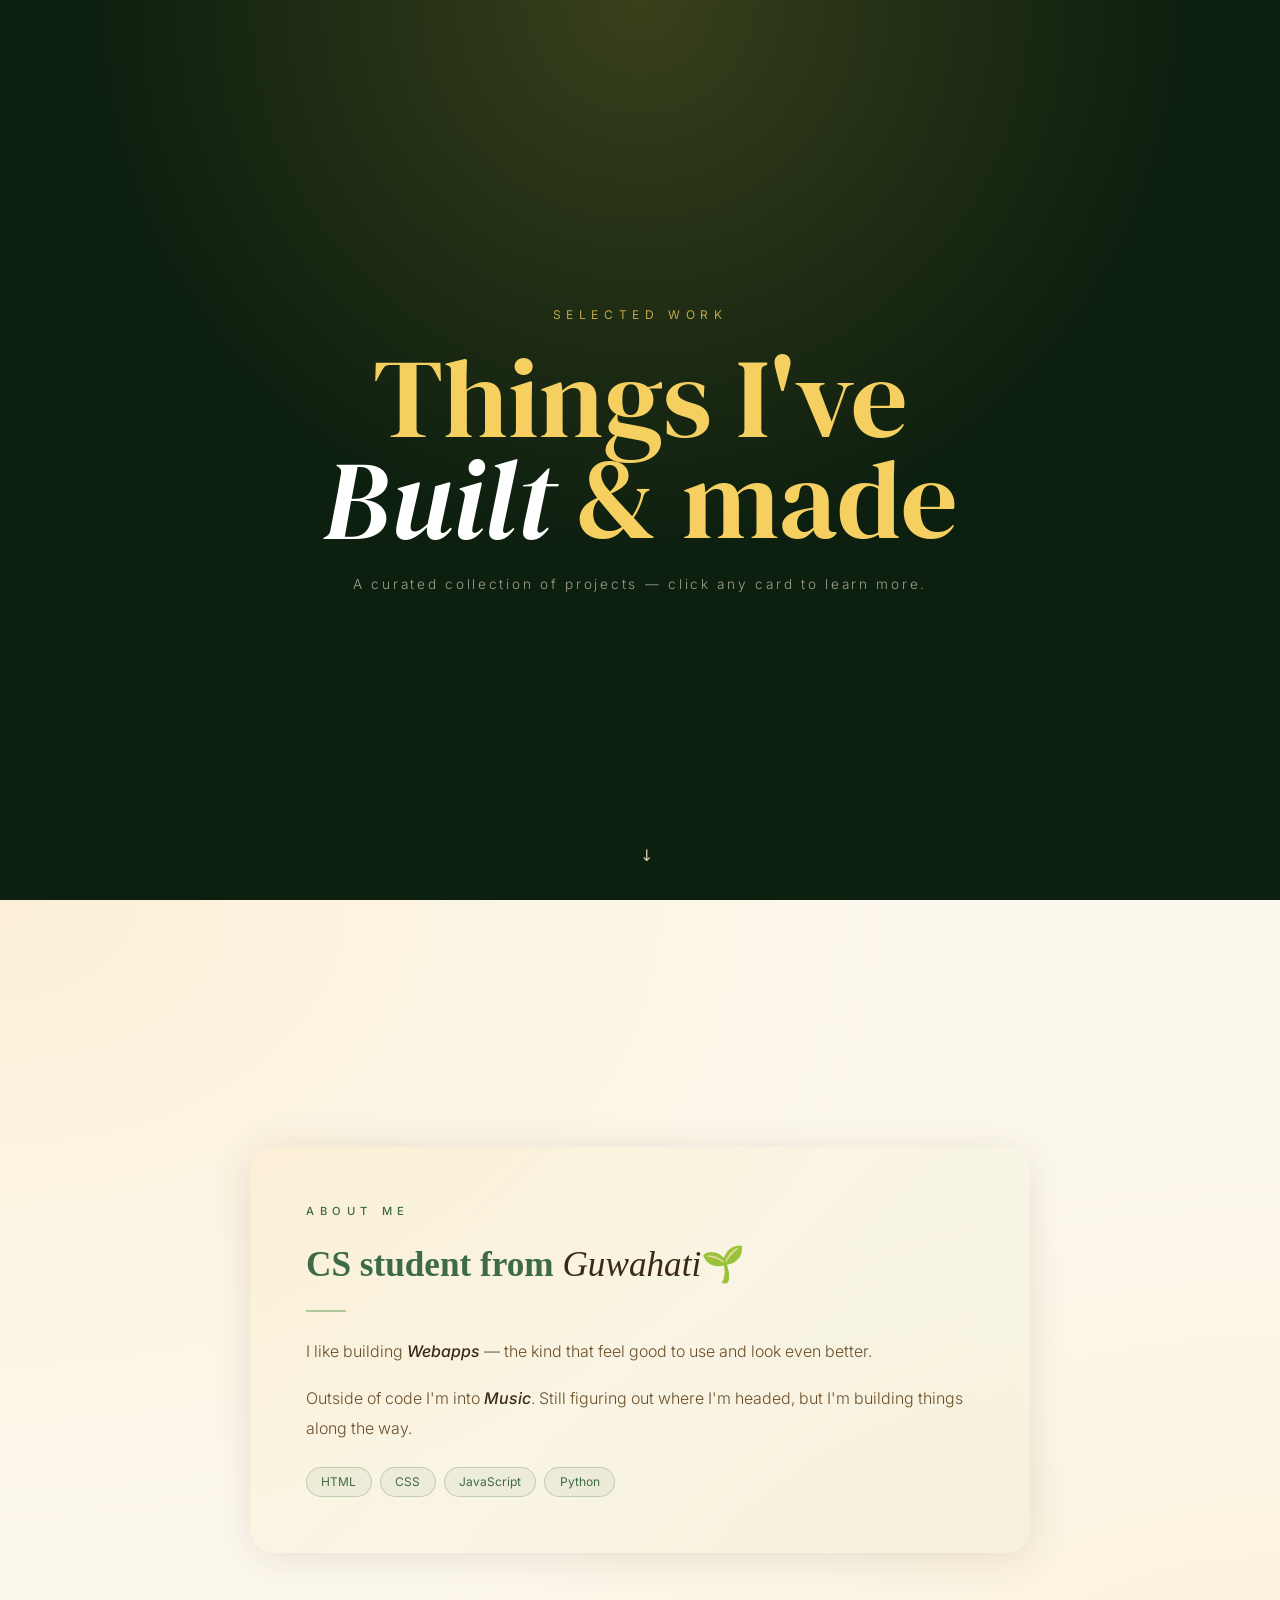
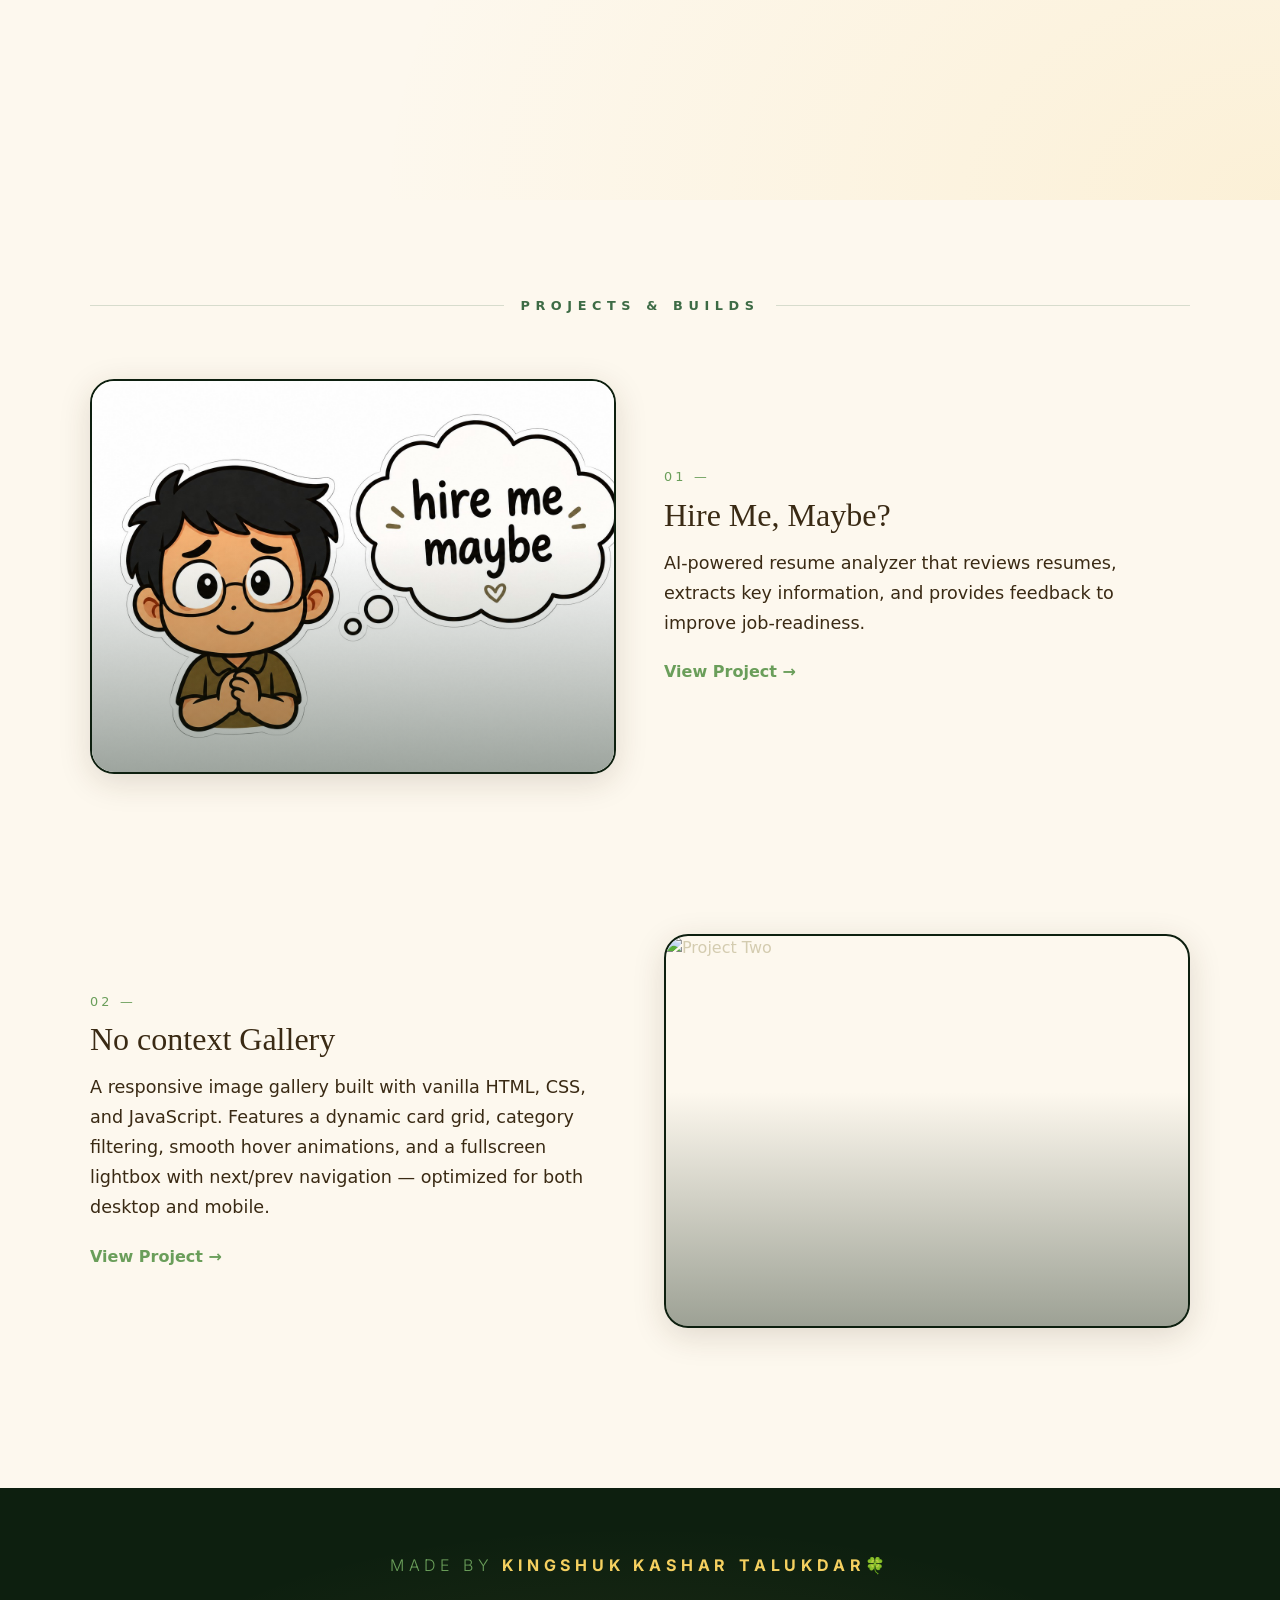
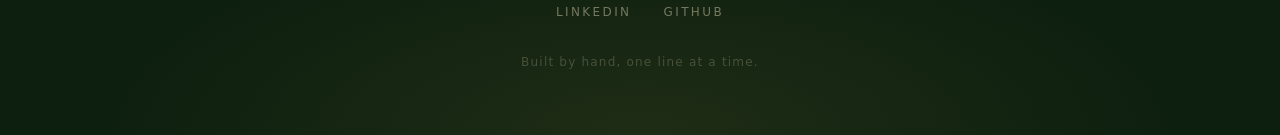
==== index.html @ da1e1bc8 "Update index.html" ====
<!DOCTYPE html>
<html>
    <head>
        <link href="https://fonts.googleapis.com/css2?family=DM+Serif+Display:ital@0;1&family=Inter:wght@300;400;500&display=swap" rel="stylesheet">
        <link rel="icon" type="image/png" href="logo.png">
        <meta charset="UTF-8">
        <title>Portfolio Dump</title>
        <link rel="stylesheet" href="style.css">
        <meta name="viewport" content="width=device-width, initial-scale=1.0">
    </head>

    <!--Introduction to the page-->
    <body>
        <section class="intro-section">
            <div class="intro-content">
                <p class="intro-fun">SELECTED WORK</p>
                <h1 class="intro-heading">Things I've <br><span class="accent">Built</span> & made</h1>
                <p class="intro-description">A curated collection of projects — click any card to learn more.</p>
            </div>
            <div class="scroll-hint">↓</div>
            <audio id="bg-music" loop>
                <source src="poorartistt-sad-slow-orchestral-music-no-copyright-453246.mp3">
            </audio>
        </section>

    <!-- Main section-->
    <div class="main-section">
        <section class="hero">
            <div class="about">
                <p class="about-tag">About Me</p>
                <h2 class="about-heading">CS student from <strong>Guwahati</strong>🌱</h2>
                <div class="about-divider"></div>
                <div class="about-body">
                    <p>I like building <strong>Webapps</strong> — the kind that feel good to use and look even better.</p>
                    <p>Outside of code I'm into <strong>Music</strong>. Still figuring out where I'm headed, but I'm building things along the way.</p>
                </div>
                <div class="skills-row">
                    <span class="skill-tag">HTML</span>
                    <span class="skill-tag">CSS</span>
                    <span class="skill-tag">JavaScript</span>
                    <span class="skill-tag">Python</span>
                </div>
            </div>
        </section>

        
        <section class="projects-section">
            <div class="projects-inner">
                <div class="section-label">
                    <span>projects &amp; Builds</span>
                </div>
                <div class="projects-container">

                    <div class="project-card">
                        <div class="project-img">
                            <img src="project1.jpg.jpg" alt="Project One">
                            <div class="project-img-overlay"></div>
                        </div>

                        <div class="project-info">
                            <p class="project-num">01 —</p>
                            <h3 class="project-title">Hire Me, Maybe?</h3>
                            <p class="project-description">AI-powered resume analyzer that reviews resumes, extracts key information, and provides feedback to improve job-readiness.</p>
                            <a class="project-link" href="https://onion6368-beep.github.io/resume-screener/" target="_blank">View Project →</a>
                        </div>

                    </div>

                    <div class="project-card even">
                        <div class="project-img">
                            <img src="project2.jpg.jpg" alt="Project Two">
                            <div class="project-img-overlay"></div>
                        </div>

                        <div class="project-info">
                            <p class="project-num">02 —</p>
                            <h3 class="project-title">No context Gallery</h3>
                            <p class="project-description">A responsive image gallery built with vanilla HTML, CSS, and JavaScript. Features a dynamic card grid, category filtering, smooth hover animations, and a fullscreen lightbox with next/prev navigation — optimized for both desktop and mobile.</p>
                            <a class="project-link" href="https://onion6368-beep.github.io/Image-gallery/" target="_blank">View Project →</a>
                        </div>

                    </div>
                </div>
            </div>
        </section>

        <section class="Personal-info">
            <div class="Info">
                <h1 class="Name">Made by <strong>Kingshuk kashar talukdar🍀</strong></h1>
                <div class="links">
                    <a class="linkedin" href="https://www.linkedin.com/in/kingshuk-kashar-talukdar-7a3400292" target="_blank">LinkedIn</a>
                    <a class="github" href="https://github.com/onion6368-beep" target="_blank">GitHub</a>
                </div>
                <p class="footer-copy">Built by hand, one line at a time.</p>
            </div>
        </section>
    </div>
    <script src="script.js"></script>
    </body>
</html>
---- style.css ----
*,
*::before,
*::after{
    box-sizing:border-box;
}
*{
    padding:0;
    margin:0;
}
:root{
    --bg-main:#0d1f0f;
    --text-main: #d4ccb0;
    --accent-soft:#f5d060;
    --moss: #3d6b45;
    --sun:#e8920a;
    --creme:#fdf8ee;
    --bark:#3a2a14;
    --shadow: rgba(58,42,20,0.12);
    --parchment: #f5edda;
    --bark-light: #6b4f2a;
    --leaf: #6a9e5a;
    --amber: #f0b830;
    --border: rgba(61,107,69,0.20);
}
body{
    line-height:1.5;
    background-color:var(--creme);
    background-image: linear-gradient(175deg, #f9f2dc 0%, #fdf8ee 40%, #edf5e5 100%);
    background-attachment: fixed;   
    color:var(--text-main);
    font-size:16px;
    margin:0;
    position: relative;
    font-family:system-ui, -apple-system, BlinkMacSystemFont,'Segoe UI', Roboto, Oxygen, Ubuntu, Cantarell,'Open Sans', 'Helvetica Neue', sans-serif;
}
img{
    display:block;
    max-width:100%;
}
section{
    /* border:2px solid red; */
    padding-top:1rem;
    padding-bottom:1rem;
}
.intro-section{
    position:relative;
    overflow:hidden;
    display:flex;
    align-items:center;
    justify-content:center;
    min-height:100vh;
    flex-direction:column;
    position:relative;
    background-color: var(--bg-main);

}
.intro-section::before{
    content:"";
    position:absolute;
    inset:0;
    background:radial-gradient(
        circle at 50% 0%,
        rgba(255,210,80,0.18) 0%,
        rgba(13,31,15,0.85) 50%,
        #0d1f0f 75%
    );
    z-index:0; 
    
}
.intro-content{
    max-width:640px;
    text-align:center;
    display:flex;
    flex-direction:column;
    gap:1.5rem;
    position:relative;
    z-index:1;

}
h1,h2,h3{
    font-weight:500;
    line-height:0.9;
}
.intro-content h1{
    font-style:initial;
    font-size: clamp(4rem, 10vw, 7rem);
    color:var(--accent-soft);
}

.intro-fun{
    color:var(--accent-soft);
    letter-spacing:0.35rem;
    font-weight: 400;
    text-transform: uppercase;
    font-family: 'Inter', sans-serif;
    font-size: 0.75rem;
    opacity:0;
    animation: fadeUpDim 0.8s ease 0s forwards;
}
.intro-heading{
    font-family: 'DM Serif Display', serif;
    animation:fadeUp 0.8s ease 0.3s forwards;
    opacity: 0;
}
.intro-description{
    font-family: 'Inter', sans-serif;
    font-weight: 300;
    letter-spacing: 0.2em;
    font-size: 0.85rem;
    animation:fadeUpDim 0.8s ease 0.6s forwards;
    opacity: 0;
}
.accent{
    font-style: italic;
    color:white;
}
@keyframes fadeUp {
    from{
        opacity:0;
        transform:translateY(20px);
    }
    to{
        opacity:1;
        transform:translateY(0);
    }
}
@keyframes fadeUpDim {
    from{
        opacity:0;
        transform:translateY(20px);
    }
    to{
        opacity:0.75;
        transform:translateY(0);
    }
    
}
.scroll-hint{
    position:absolute;
    bottom:2rem;
    left:50%;
    transform:translateX(-50%);
    opacity:0;
    animation:fadeUp 0.8s ease 0.9s forwards;
}
/* **************************************************************************************************************************** */
/* THIS LINE IS FOR THE INTRO SECTION ENDING,.........I MADE THIS NOT AI */


.hero {
    font-family: 'Inter', sans-serif;
    display:flex;
    align-items:center;
    justify-content: center;
    background-color: var(--creme);
    padding:6rem 2rem;
    height: 100vh;
    background: 
    radial-gradient(ellipse at top left, rgba(240,184,48,0.12), transparent 50%),
    radial-gradient(ellipse at bottom right, rgba(240,184,48,0.12), transparent 50%);;
}
.hero .about {
    max-width: 780px;
    width: 100%;
    background: linear-gradient(135deg, rgba(240,184,48,0.07) 0%, rgba(184,217,160,0.10) 100%);
    border-radius: 1.5rem;
    padding: 3.5rem;
    box-shadow: 0 4px 40px var(--shadow);
    opacity: 0;
    transform: translateX(-30px);
    transition: opacity 0.8s ease, transform 0.8s ease;
}

.hero .about.visible {
    opacity: 1;
    transform: translateX(0);
}
.about-tag {
    font-size: 0.7rem;
    letter-spacing: 0.35rem;
    text-transform: uppercase;
    color: var(--moss);
    margin-bottom: 1.5rem;
    font-weight: 500;
}
.about-heading {
    font-family: 'Cormorant Garamond', serif;
    font-size: 2.2rem;
    font-weight: 600;
    color: var(--moss);
    line-height: 1.2;
    margin-bottom: 1.5rem;
}
.about-divider {
    width: 40px;
    height: 2px;
    background: var(--leaf);
    margin: 1.5rem 0;
    opacity: 0.5;
}
.about-body {
    color: var(--bark-light);
    line-height: 1.9;
    font-size: 1rem;
    font-weight: 300;
}
.about-body p + p { margin-top: 1rem; }
.about-body strong,.about-heading strong {
    color: var(--bark);
    font-weight: 500;
    font-style: italic;
}
.skills-row {
    display: flex;
    flex-wrap: wrap;
    gap: 0.5rem;
    margin-top: 1.5rem;
}
.skill-tag {
    font-size: 0.75rem;
    padding: 0.3rem 0.9rem;
    border-radius: 2rem;
    border: 1px solid rgba(61,107,69,0.25);
    color: var(--moss);
    background: rgba(61,107,69,0.06);
}
/* ********************************************************************************************************************************************* */
/* I AM ADDING THIS LINE TO INDICATE THE END OF THE HERO SECTION......ALSO MY GOD I HATE THE NEXT PART */
.projects-container {
    display: flex;
    flex-direction: column;
    gap: 6rem;
}
.projects-section {
    padding: 6rem 2rem;
}

.projects-inner {
    max-width: 1100px;
    margin: 0 auto;
}
.project-card {
    display: grid;
    grid-template-columns: 1fr 1fr;
    gap: 3rem;
    align-items: center;
    margin-bottom: 4rem;
    opacity: 0;
    transition: opacity 0.7s ease, transform 0.7s ease;
    transform: translateY(40px);
}
.project-card.visible:hover {
    transform: translateY(-10px);
}
.section-label {
    display: flex;
    align-items: center;
    gap: 1rem;
    margin-bottom: 4rem;
}
.section-label span {
    font-size: 0.8rem;
    letter-spacing: 0.35rem;
    text-transform: uppercase;
    color: var(--moss);
    font-weight: 700;
    white-space: nowrap;
}
 
.section-label::before,
.section-label::after {
    content: '';
    height: 1px;
    background: rgba(61,107,69,0.2);
    flex: 1;
}
.project-card.even .project-img { order: 2; }
.project-card.even .project-info { order: 1; }

.project-card.visible {
    opacity: 1;
    transform: translateY(0);
}
.project-img {
    position: relative;
    border-radius: 1.5rem;
    overflow: hidden;
    aspect-ratio: 4/3;
    box-shadow: 0 8px 32px rgba(58,42,20,0.15);
    border:2px solid var(--bg-main);
}

.project-img img {
    width: 100%;
    height: 100%;
    object-fit: cover;
    display: block;
    transition: transform 0.5s ease;
}
.project-img-overlay{
    position:absolute;
    inset:0;
    background: linear-gradient(to top, rgba(13,31,15,0.4), transparent 60%)
}
.project-num{
    color:var(--leaf);
    font-size:0.8rem;
    margin-bottom:0.7rem;
    letter-spacing:0.2rem;
}
.project-title{
    color:var(--bark);
    font-size:2rem;
    margin-bottom:1rem;
    font-weight: 300;
    font-family: 'Cormorant Garamond', serif;
    line-height: 1.1;
}
.project-description{
    font-weight:400;
    color:var(--bark);
    line-height:1.7;
    font-size:1.1rem;
    margin-bottom:1.25rem;
}
.project-link{
    color:var(--leaf);
    line-height: 1.7;
    font-size: 1rem;
    font-weight: 600;
    margin-bottom: 1.5rem;
    text-decoration: none
}

/* ********************************************************************************************************************************************* */
/* THIS MARKS THE END OF THE PROJECTS SECTION. */
.Personal-info{
    background: var(--bg-main);
    padding: 4rem 2rem;
    text-align: center;
    position: relative;
    overflow: hidden;
}
.Personal-info::before {
    content: '';
    position: absolute;
    inset: 0;
    background: radial-gradient(ellipse at 50% 100%, rgba(245,208,96,0.08) 0%, transparent 60%);
    pointer-events: none;
}
.Name {
    font-family: 'Inter', sans-serif;
    font-size: 1rem;
    font-weight: 300;
    letter-spacing: 0.3em;
    text-transform: uppercase;
    color: var(--leaf);
    margin-bottom: 1.5rem;
    position: relative;
}

.Name strong {
    color: var(--accent-soft);
    font-weight: 700;
    line-height: 1.7;
}
.links {
    display: flex;
    justify-content: center;
    gap: 2rem;
    margin-bottom: 2rem;
}
 
.links a {
    font-size: 0.75rem;
    letter-spacing: 0.2em;
    text-transform: uppercase;
    color: rgba(212,204,176,0.5);
    text-decoration: none;
    transition: color 0.2s ease;
}
 
.links a:hover {
    color: var(--gold);
}
.footer-copy {
    font-size: 0.75rem;
    color: rgba(212,204,176,0.25);
    letter-spacing: 0.1em;
}
@media (max-width: 768px) {

    body {
        padding: 0;
    }

    .projects-inner {
        max-width: 100%;
        margin: 0;
    }

    .hero {
        padding: 3rem 1rem;
        height: auto;
    }

    .hero .about {
        max-width: 100%;
        padding: 2rem 1.5rem;
        border-radius: 1rem;
    }

    .projects-section {
        padding: 3rem 1rem;
    }

    .project-card {
        grid-template-columns: 1fr;
        gap: 1.5rem;
        margin-bottom: 2rem;
    }

    .project-title {
        font-size: 1.6rem;
    }

    .intro-content h1 {
        font-size: clamp(2.5rem, 8vw, 4rem);
    }
}
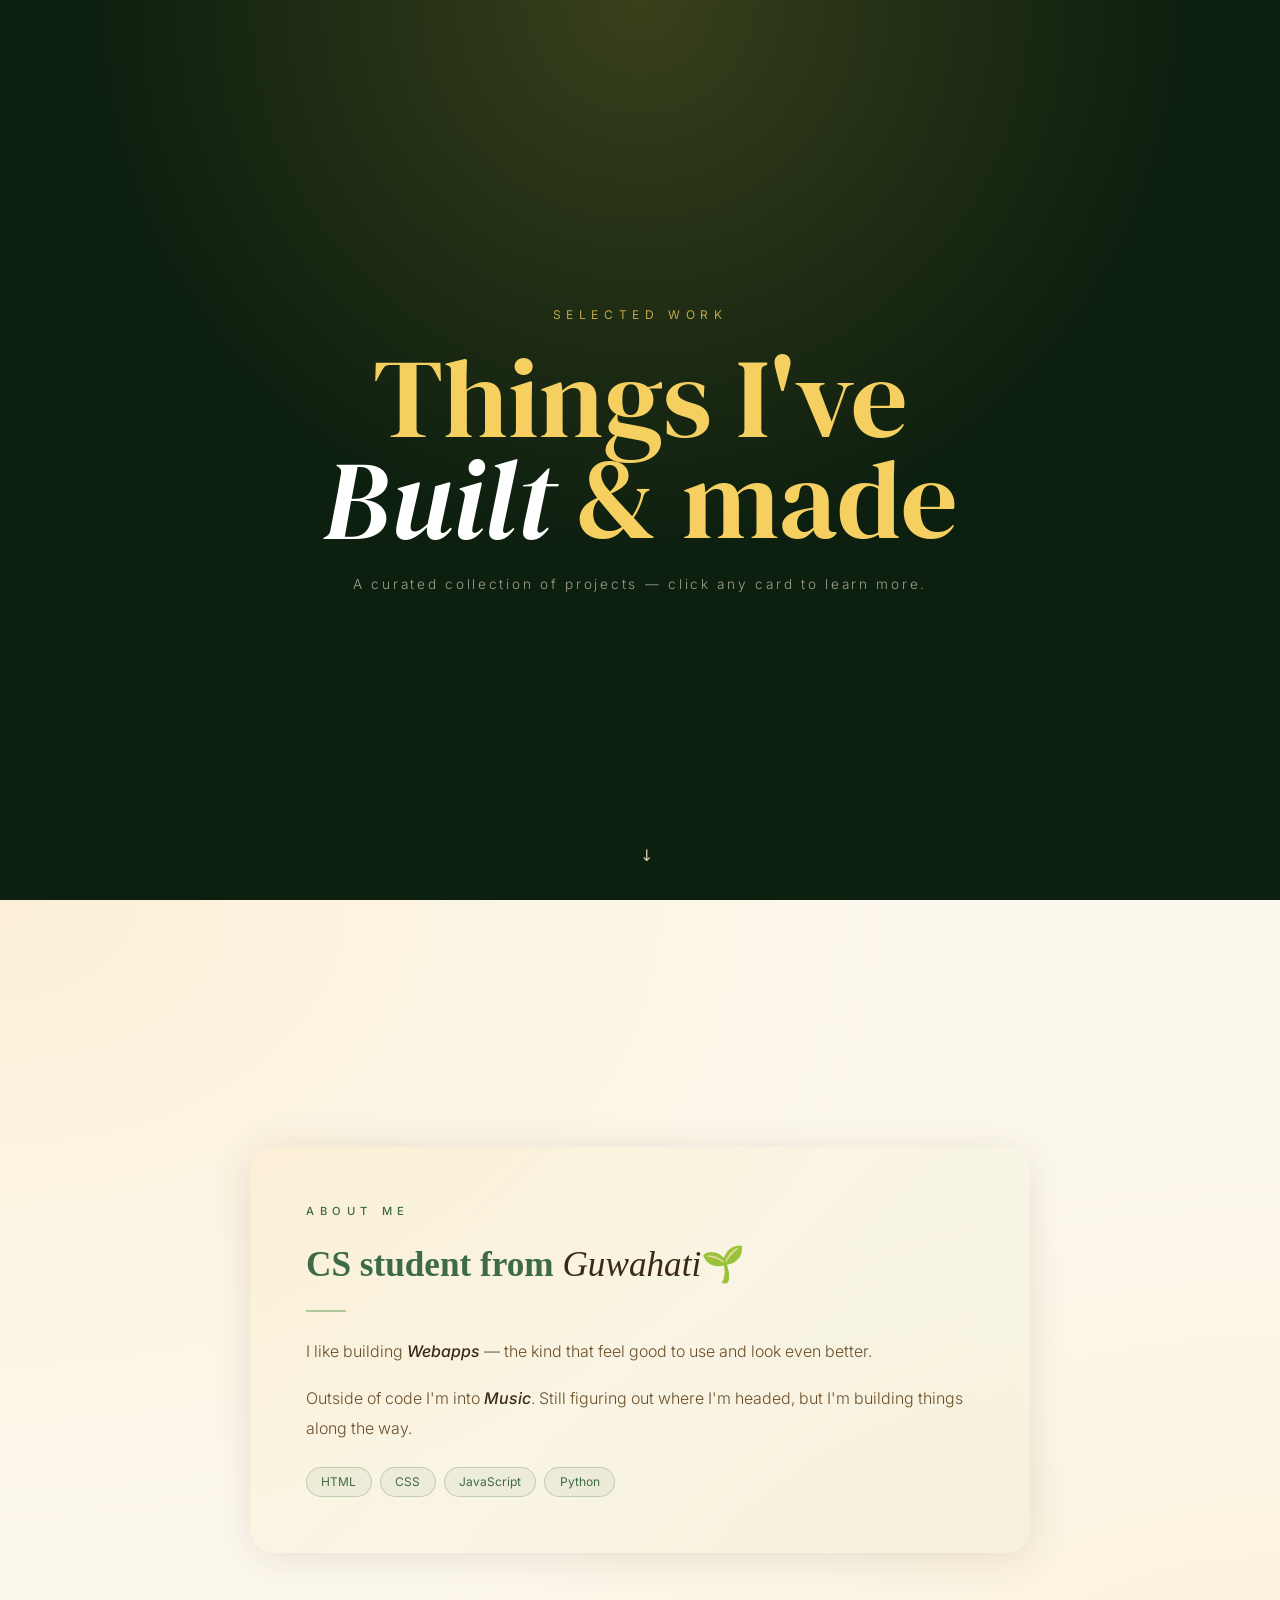
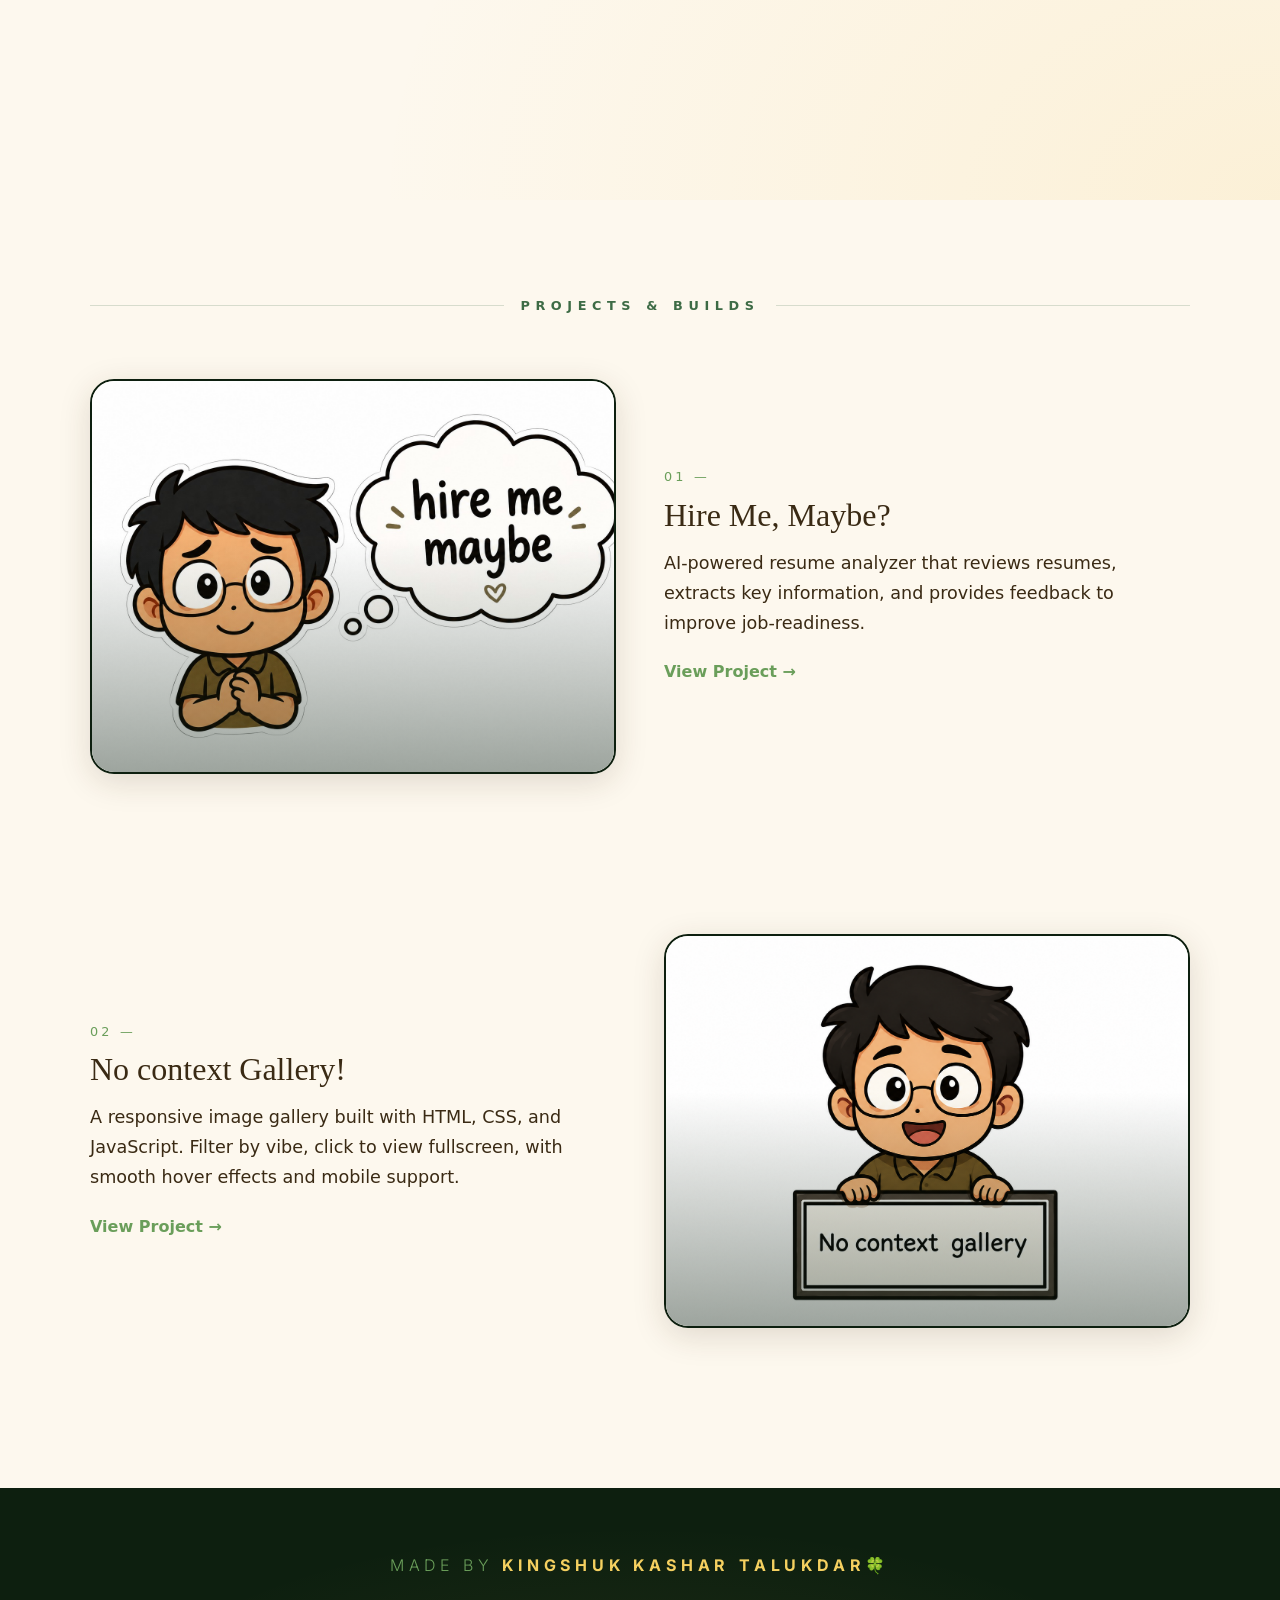
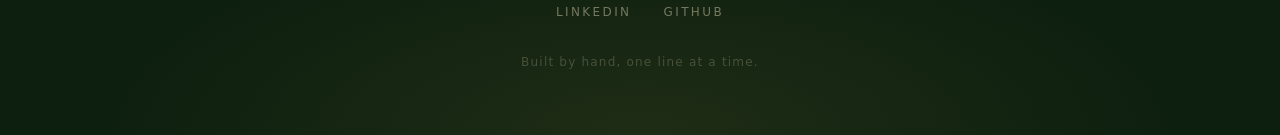
==== commit 0450ca01: "Update index.html" ====
--- a/index.html
+++ b/index.html
@@ -74,8 +74,8 @@
 
                         <div class="project-info">
                             <p class="project-num">02 —</p>
-                            <h3 class="project-title">No context Gallery</h3>
-                            <p class="project-description">A responsive image gallery built with vanilla HTML, CSS, and JavaScript. Features a dynamic card grid, category filtering, smooth hover animations, and a fullscreen lightbox with next/prev navigation — optimized for both desktop and mobile.</p>
+                            <h3 class="project-title">No context Gallery!</h3>
+                            <p class="project-description">A responsive image gallery built with HTML, CSS, and JavaScript. Filter by vibe, click to view fullscreen, with smooth hover effects and mobile support.</p>
                             <a class="project-link" href="https://onion6368-beep.github.io/Image-gallery/" target="_blank">View Project →</a>
                         </div>
 
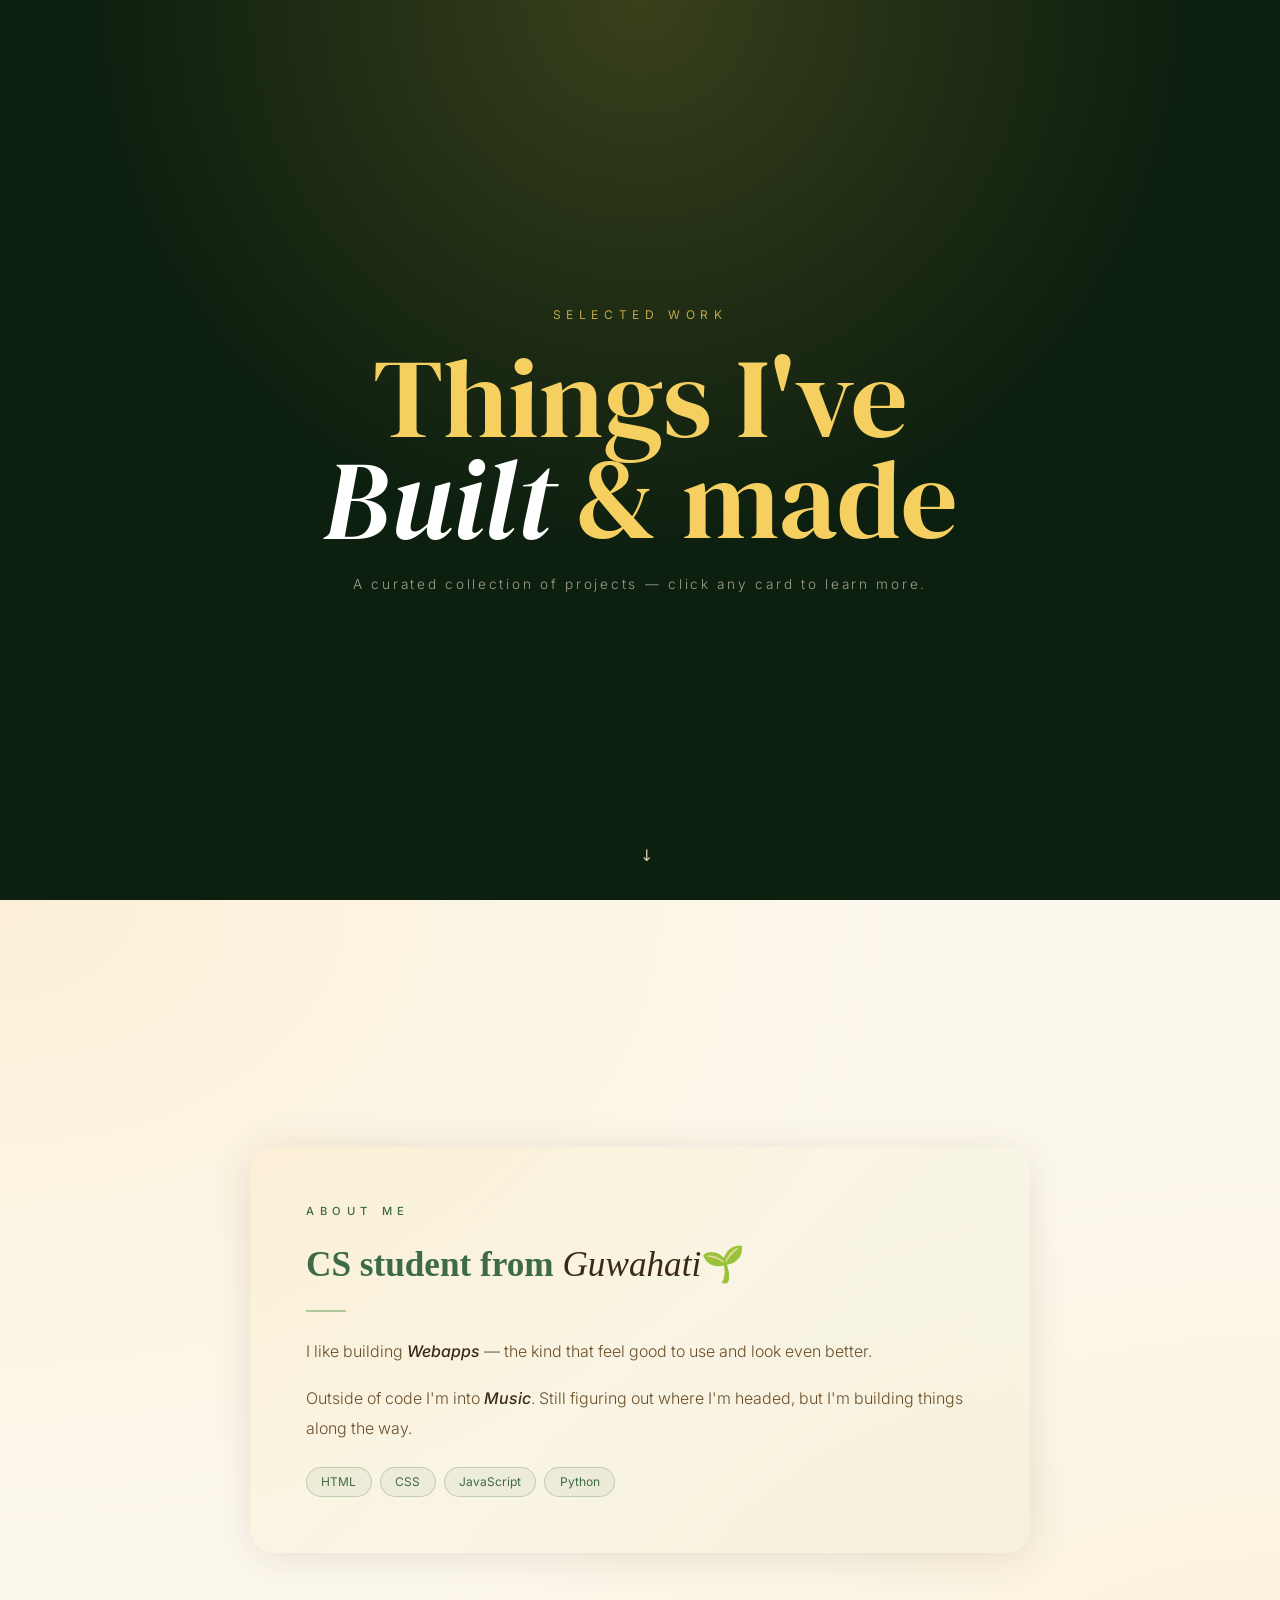
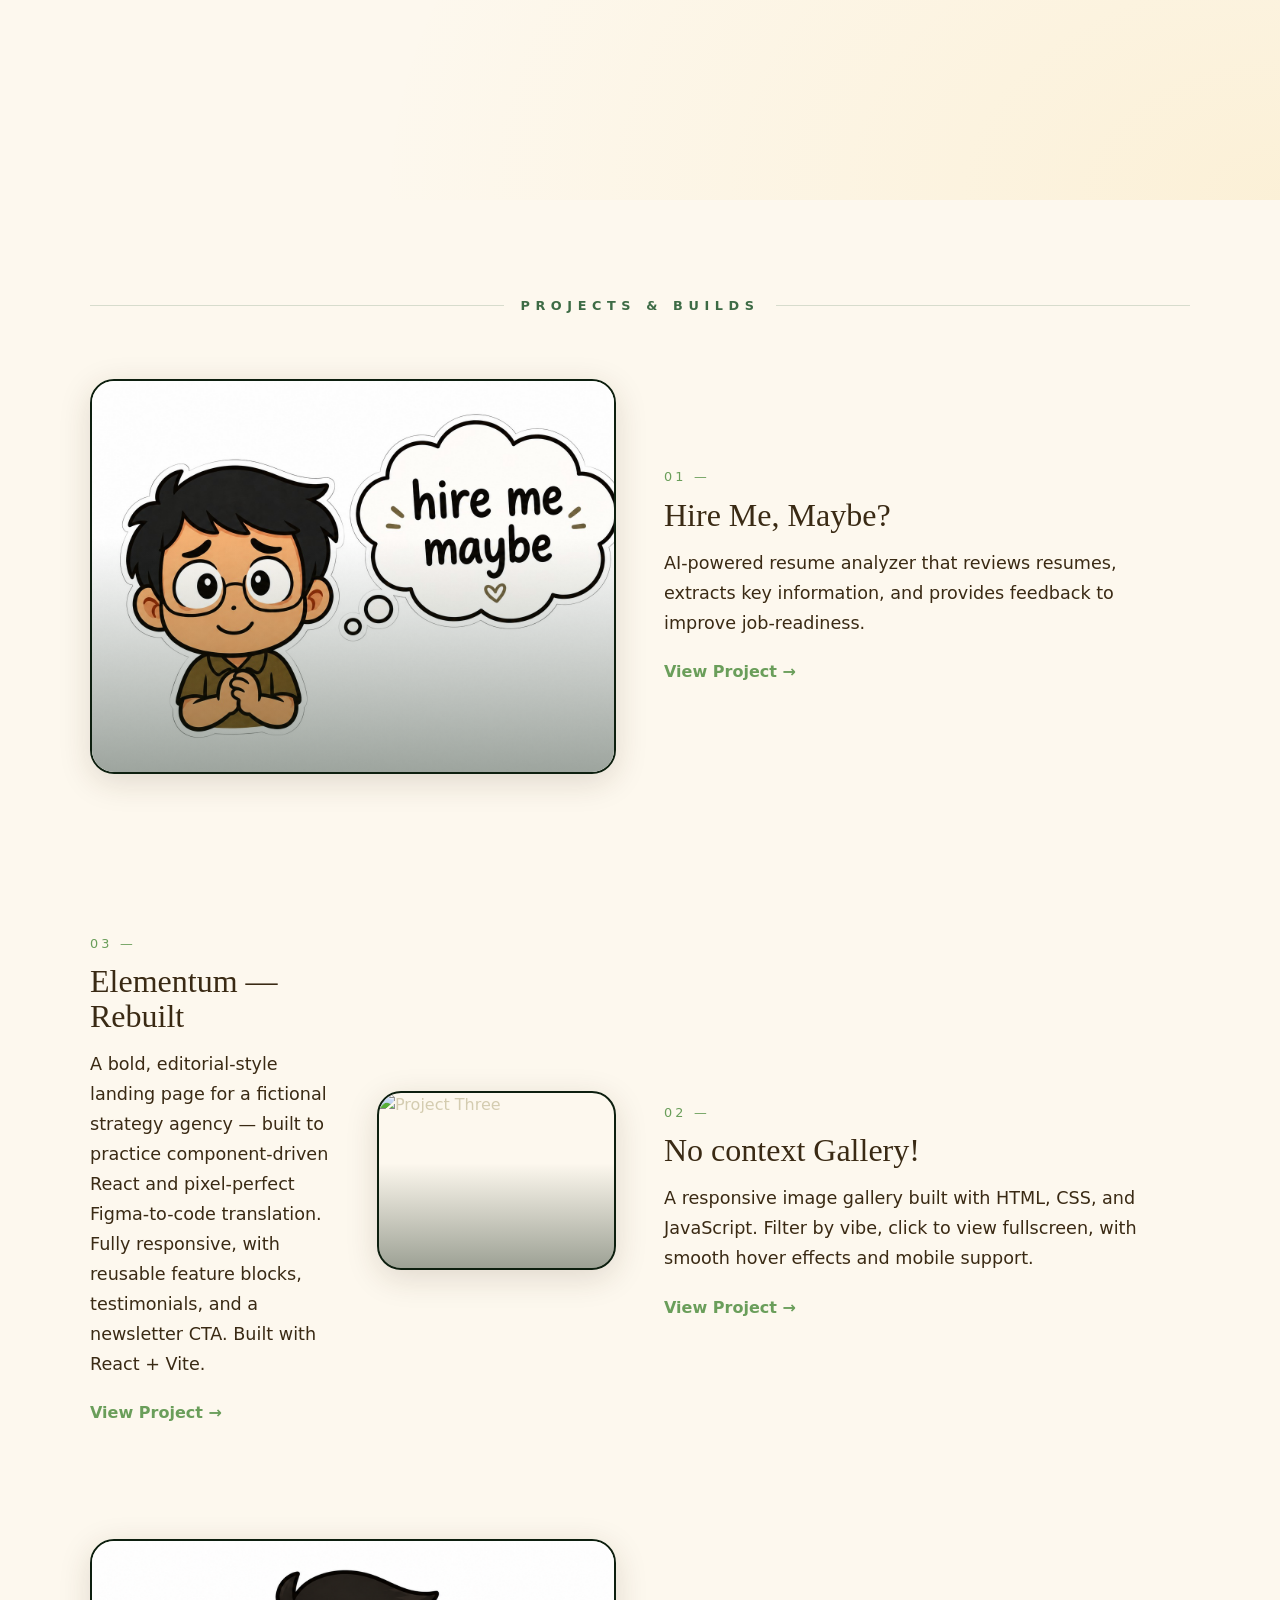
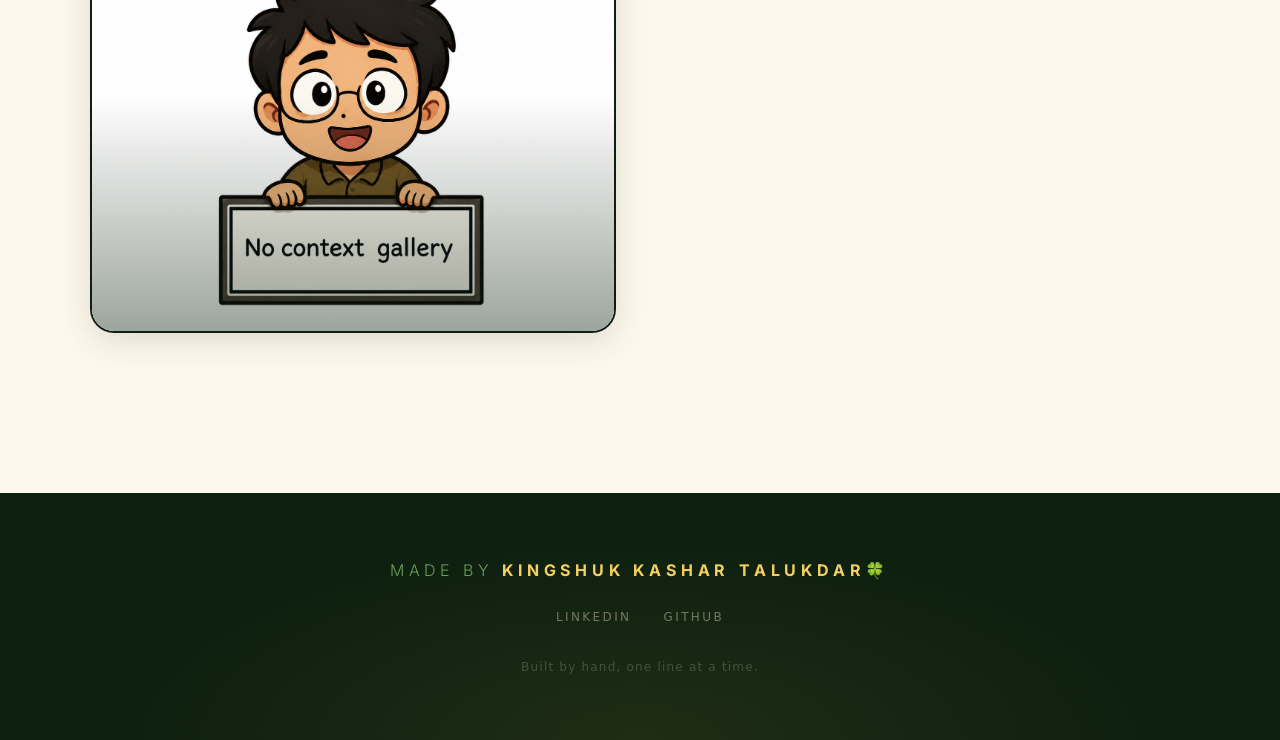
==== commit 7339799f: "Update index.html" ====
--- a/index.html
+++ b/index.html
@@ -79,6 +79,18 @@
                             <a class="project-link" href="https://onion6368-beep.github.io/Image-gallery/" target="_blank">View Project →</a>
                         </div>
 
+                    <div class="project-card">
+                        <div class="project-img">
+                            <img src="project3.jpg.jpg" alt="Project Three">
+                            <div class="project-img-overlay"></div>
+                        </div>
+                        
+                        <div class="project-info">
+                            <p class="project-num">03 —</p>
+                            <h3 class="project-title">Elementum — Rebuilt</h3>
+                            <p class="project-description">A bold, editorial-style landing page for a fictional strategy agency — built to practice component-driven React and pixel-perfect Figma-to-code translation. Fully responsive, with reusable feature blocks, testimonials, and a newsletter CTA. Built with React + Vite.</p>
+                            <a class="project-link" href="https://elementum-99ay-d5lghyfbe-onion6368-beeps-projects.vercel.app/" target="_blank">View Project →</a>
+                        </div>
                     </div>
                 </div>
             </div>
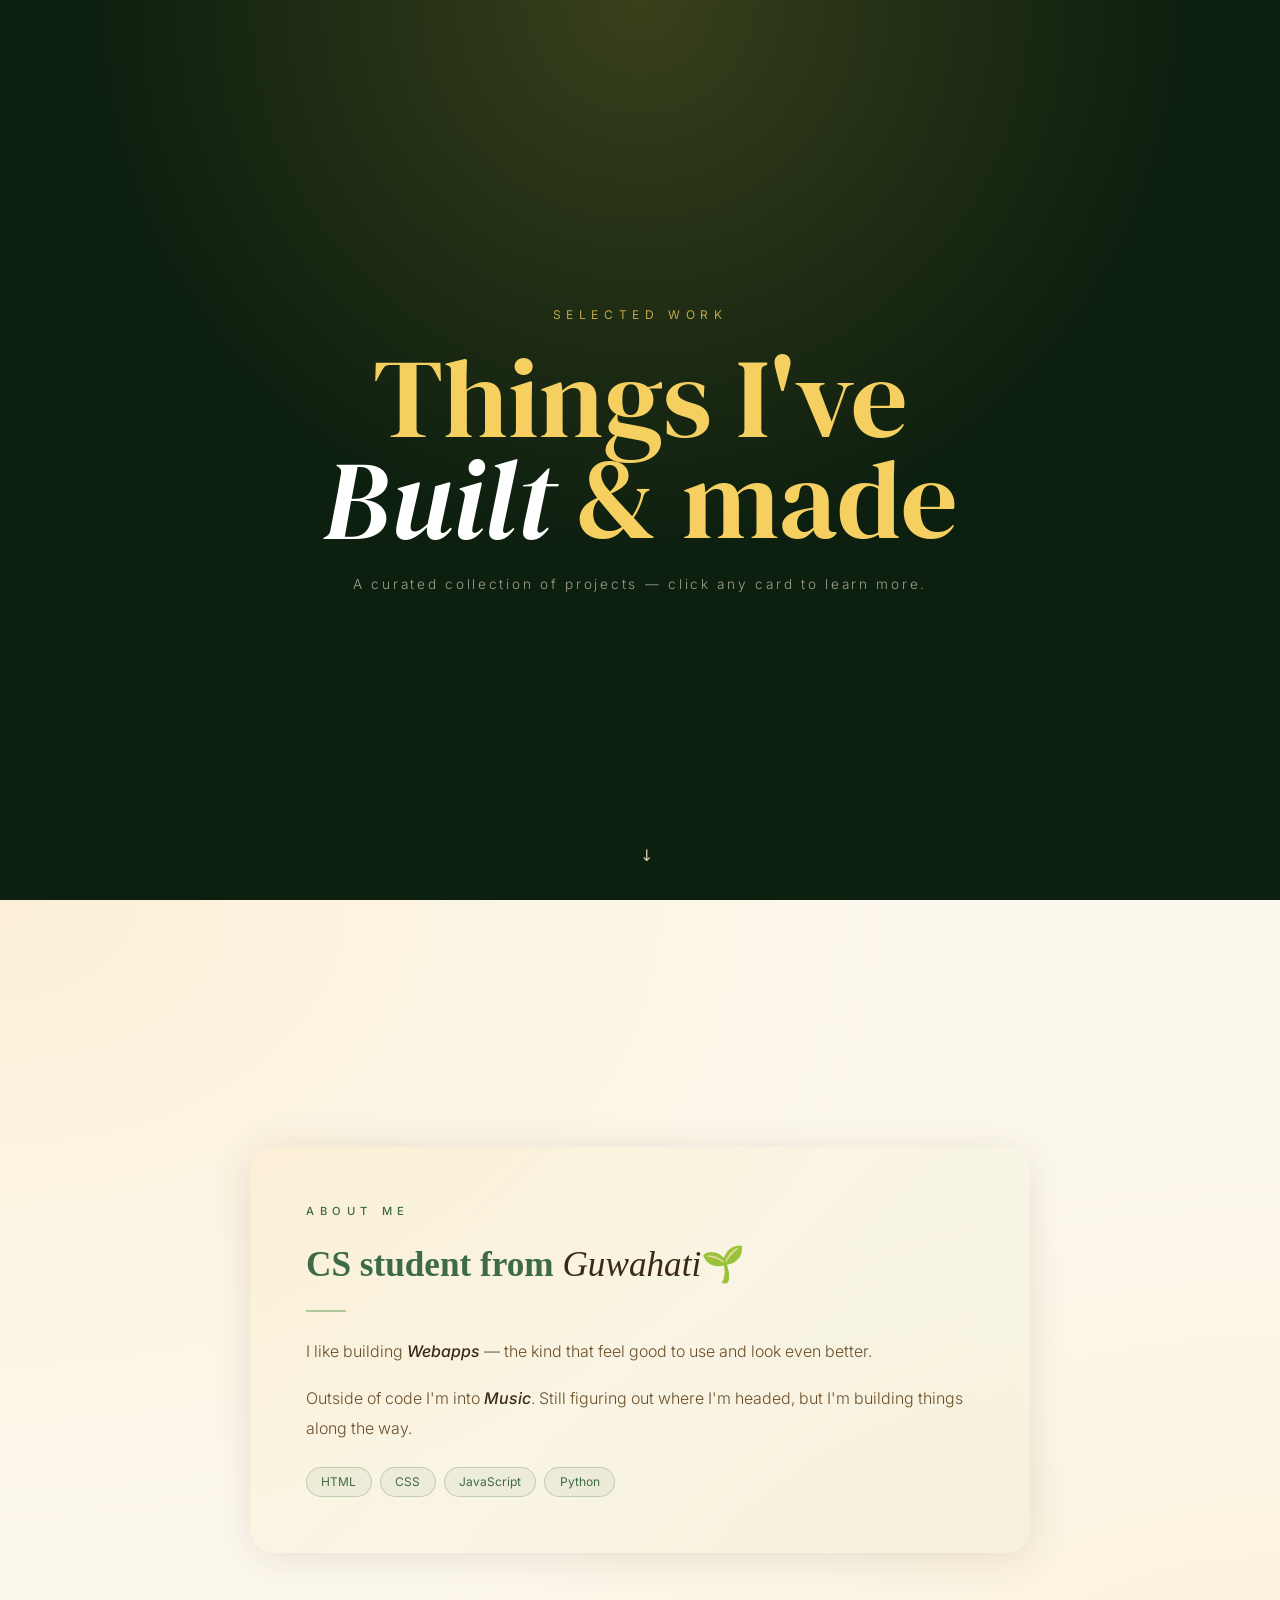
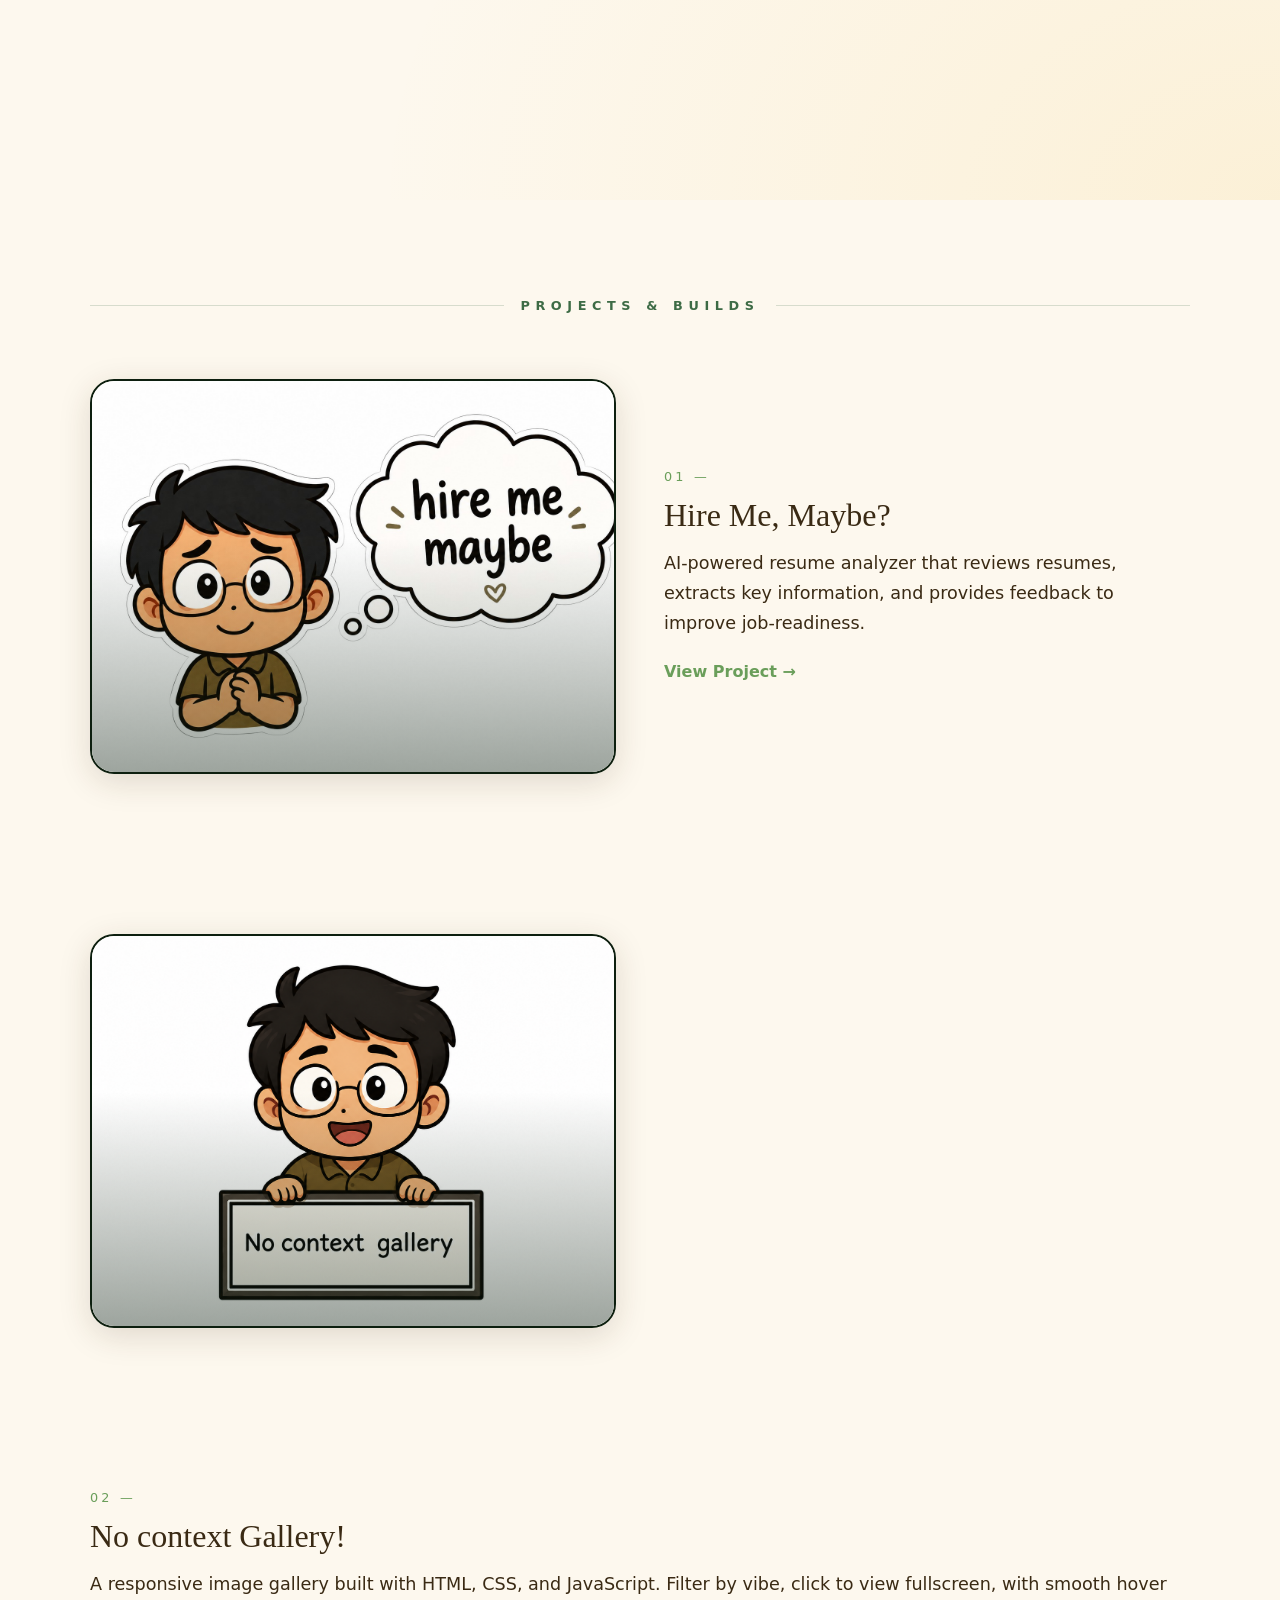
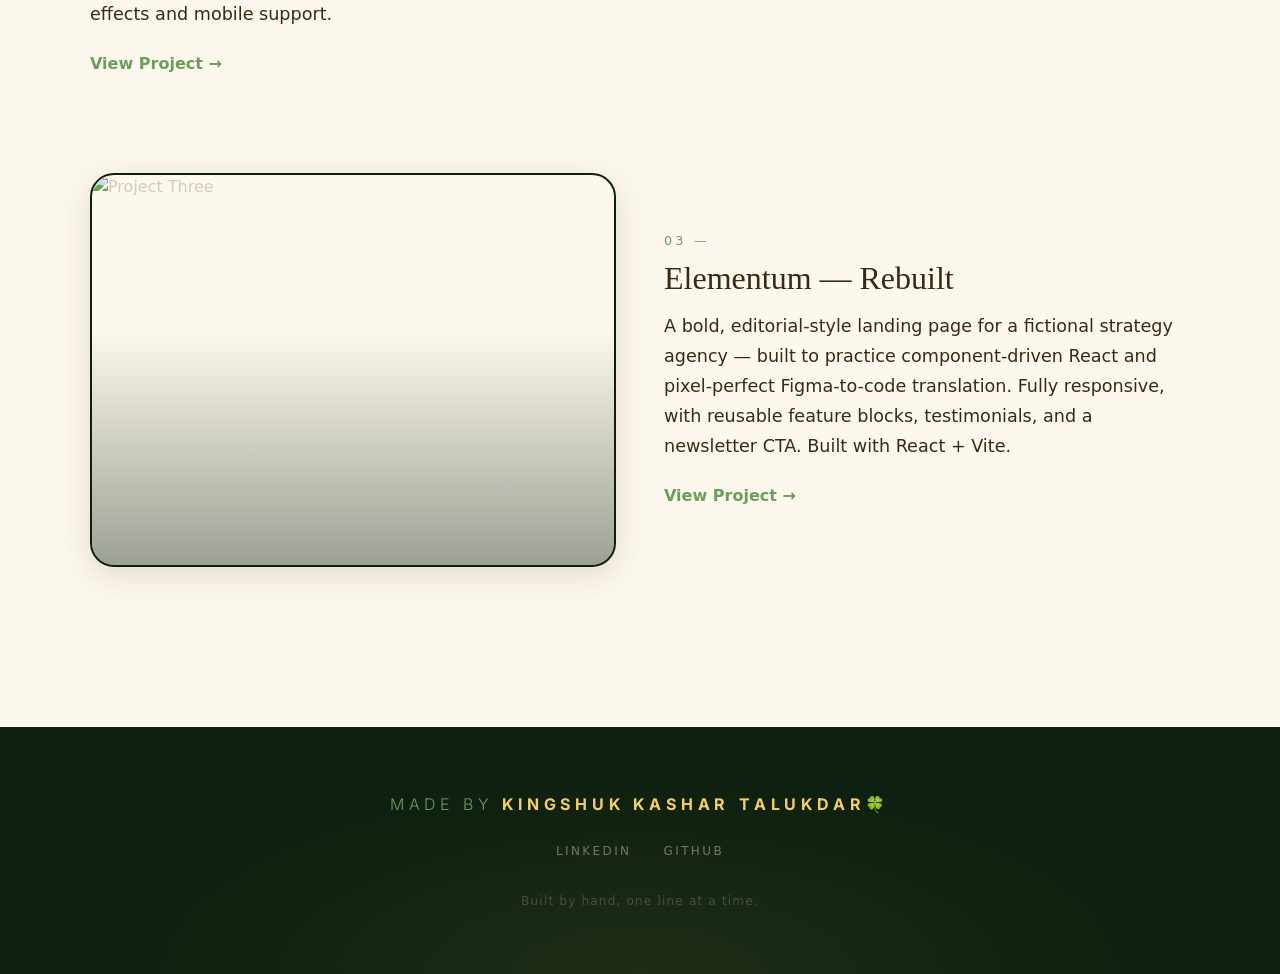
==== commit 25d5c41c: "Update index.html" ====
--- a/index.html
+++ b/index.html
@@ -71,6 +71,7 @@
                             <img src="project2.jpg.jpg" alt="Project Two">
                             <div class="project-img-overlay"></div>
                         </div>
+                    </div>
 
                         <div class="project-info">
                             <p class="project-num">02 —</p>
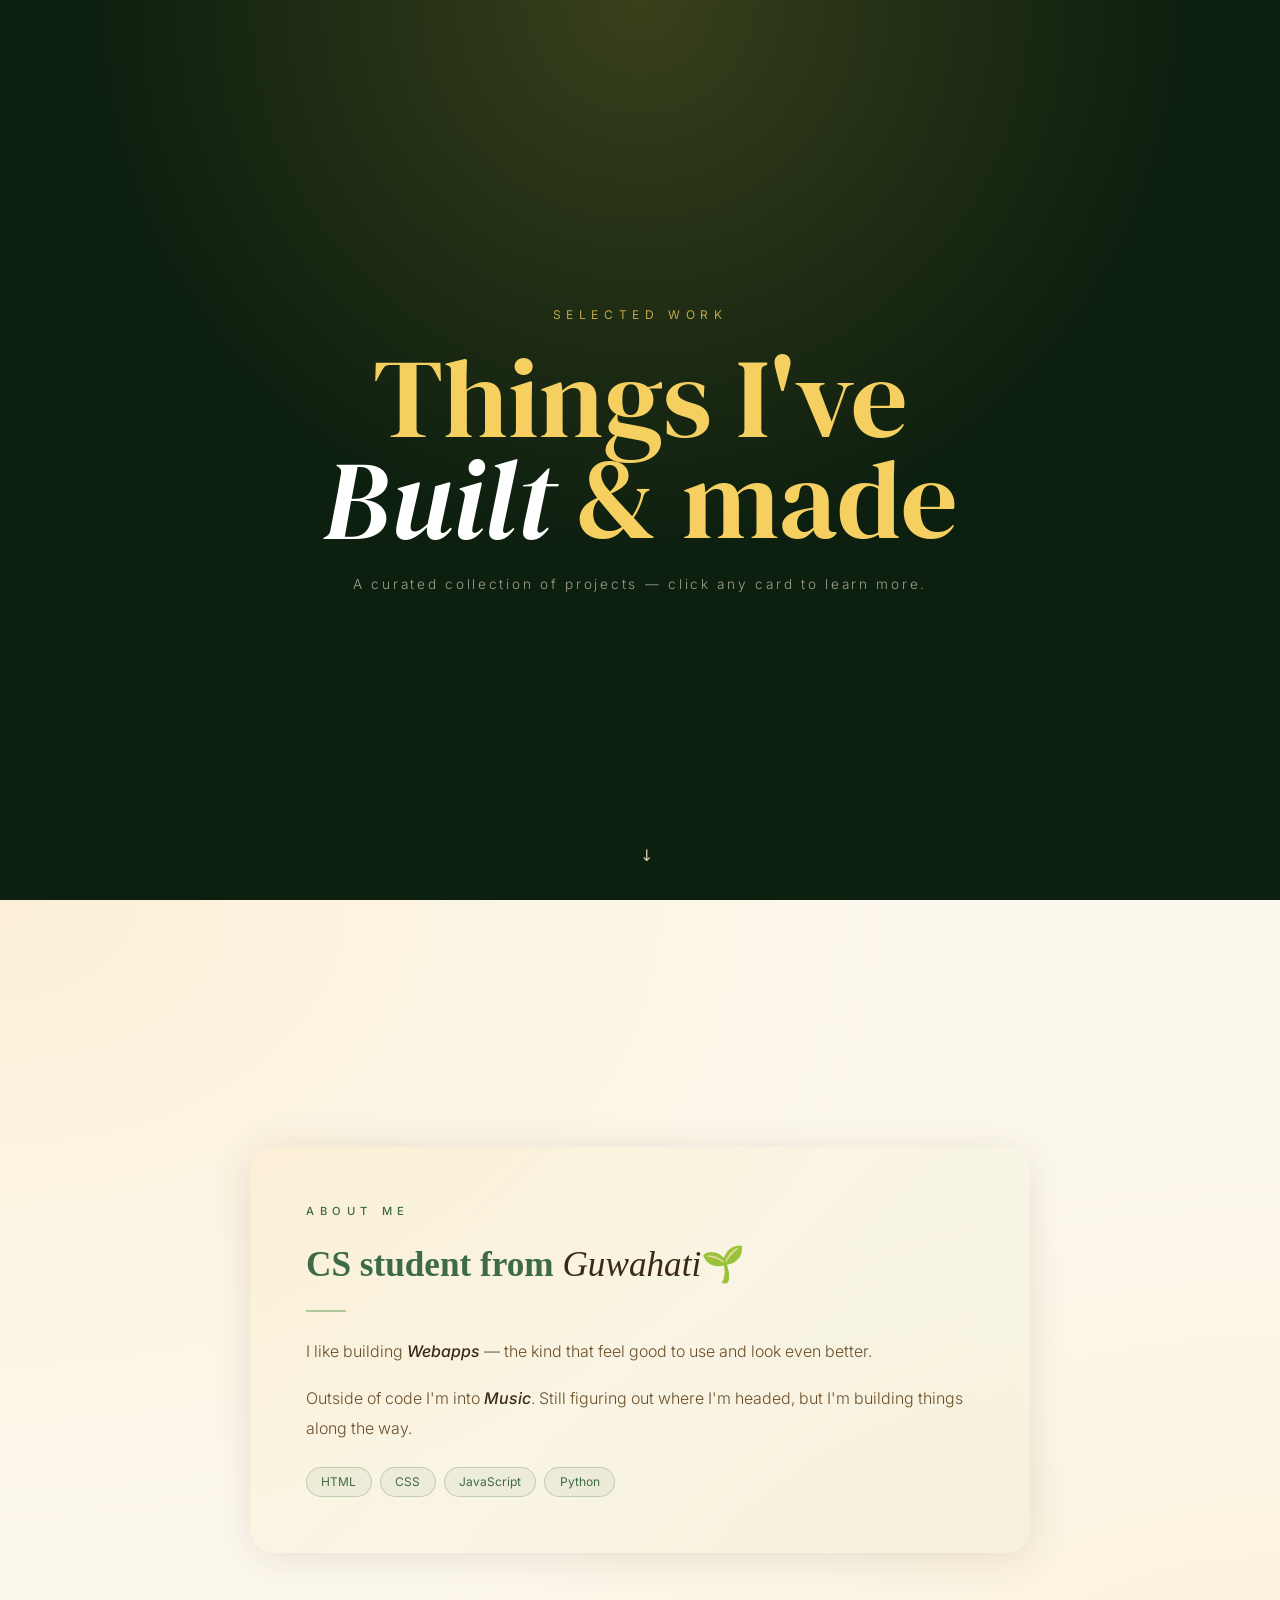
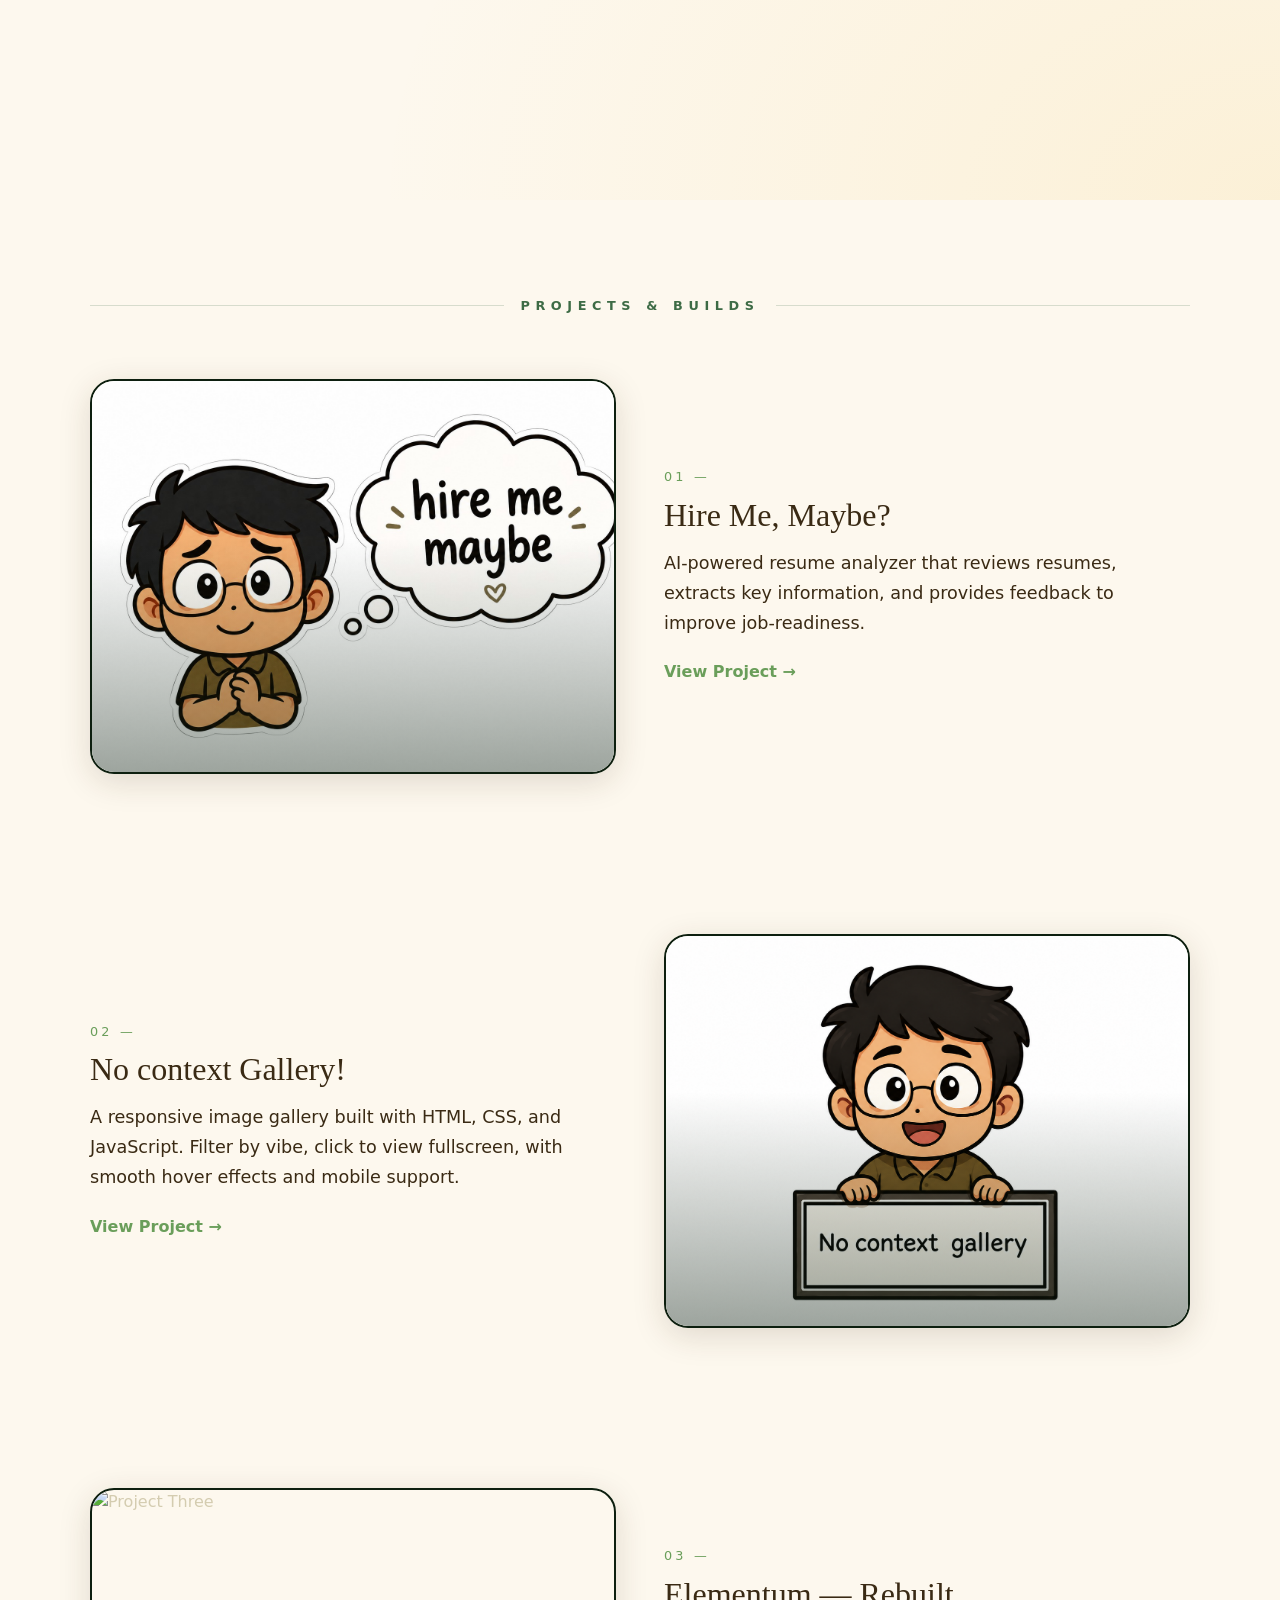
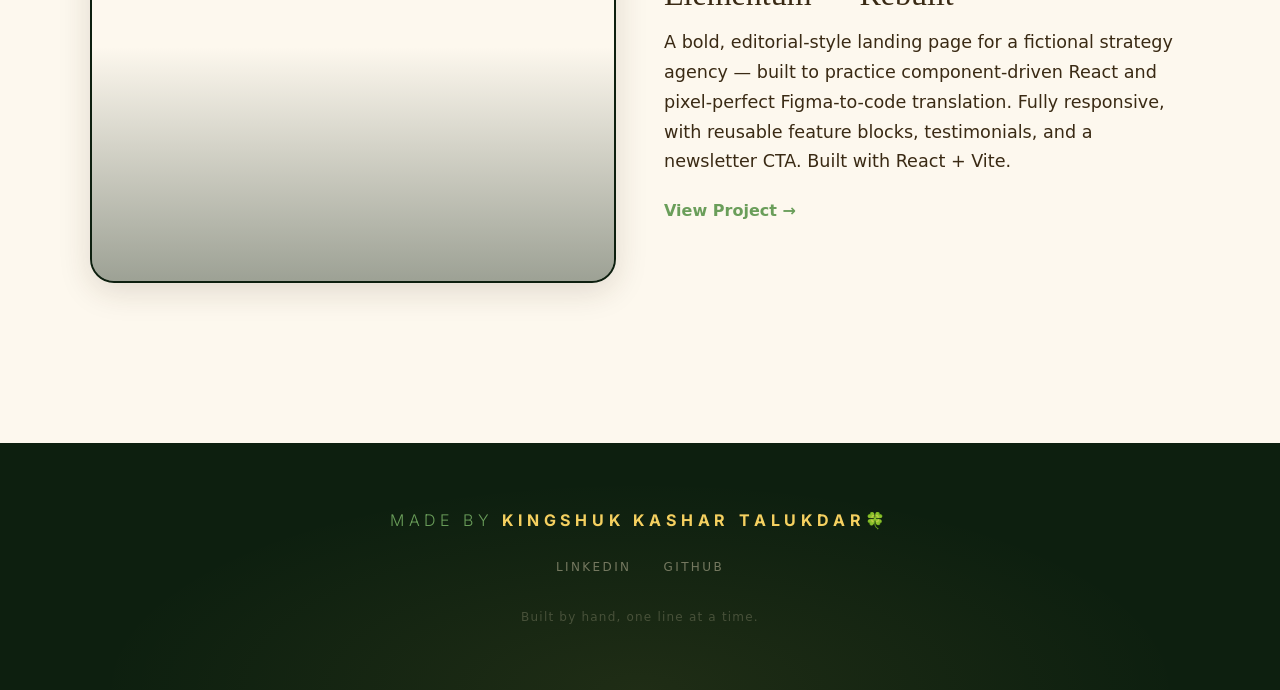
==== commit 52a200c4: "Update index.html" ====
--- a/index.html
+++ b/index.html
@@ -71,7 +71,7 @@
                             <img src="project2.jpg.jpg" alt="Project Two">
                             <div class="project-img-overlay"></div>
                         </div>
-                    </div>
+                    
 
                         <div class="project-info">
                             <p class="project-num">02 —</p>
@@ -79,7 +79,8 @@
                             <p class="project-description">A responsive image gallery built with HTML, CSS, and JavaScript. Filter by vibe, click to view fullscreen, with smooth hover effects and mobile support.</p>
                             <a class="project-link" href="https://onion6368-beep.github.io/Image-gallery/" target="_blank">View Project →</a>
                         </div>
-
+                    </div>
+                    
                     <div class="project-card">
                         <div class="project-img">
                             <img src="project3.jpg.jpg" alt="Project Three">
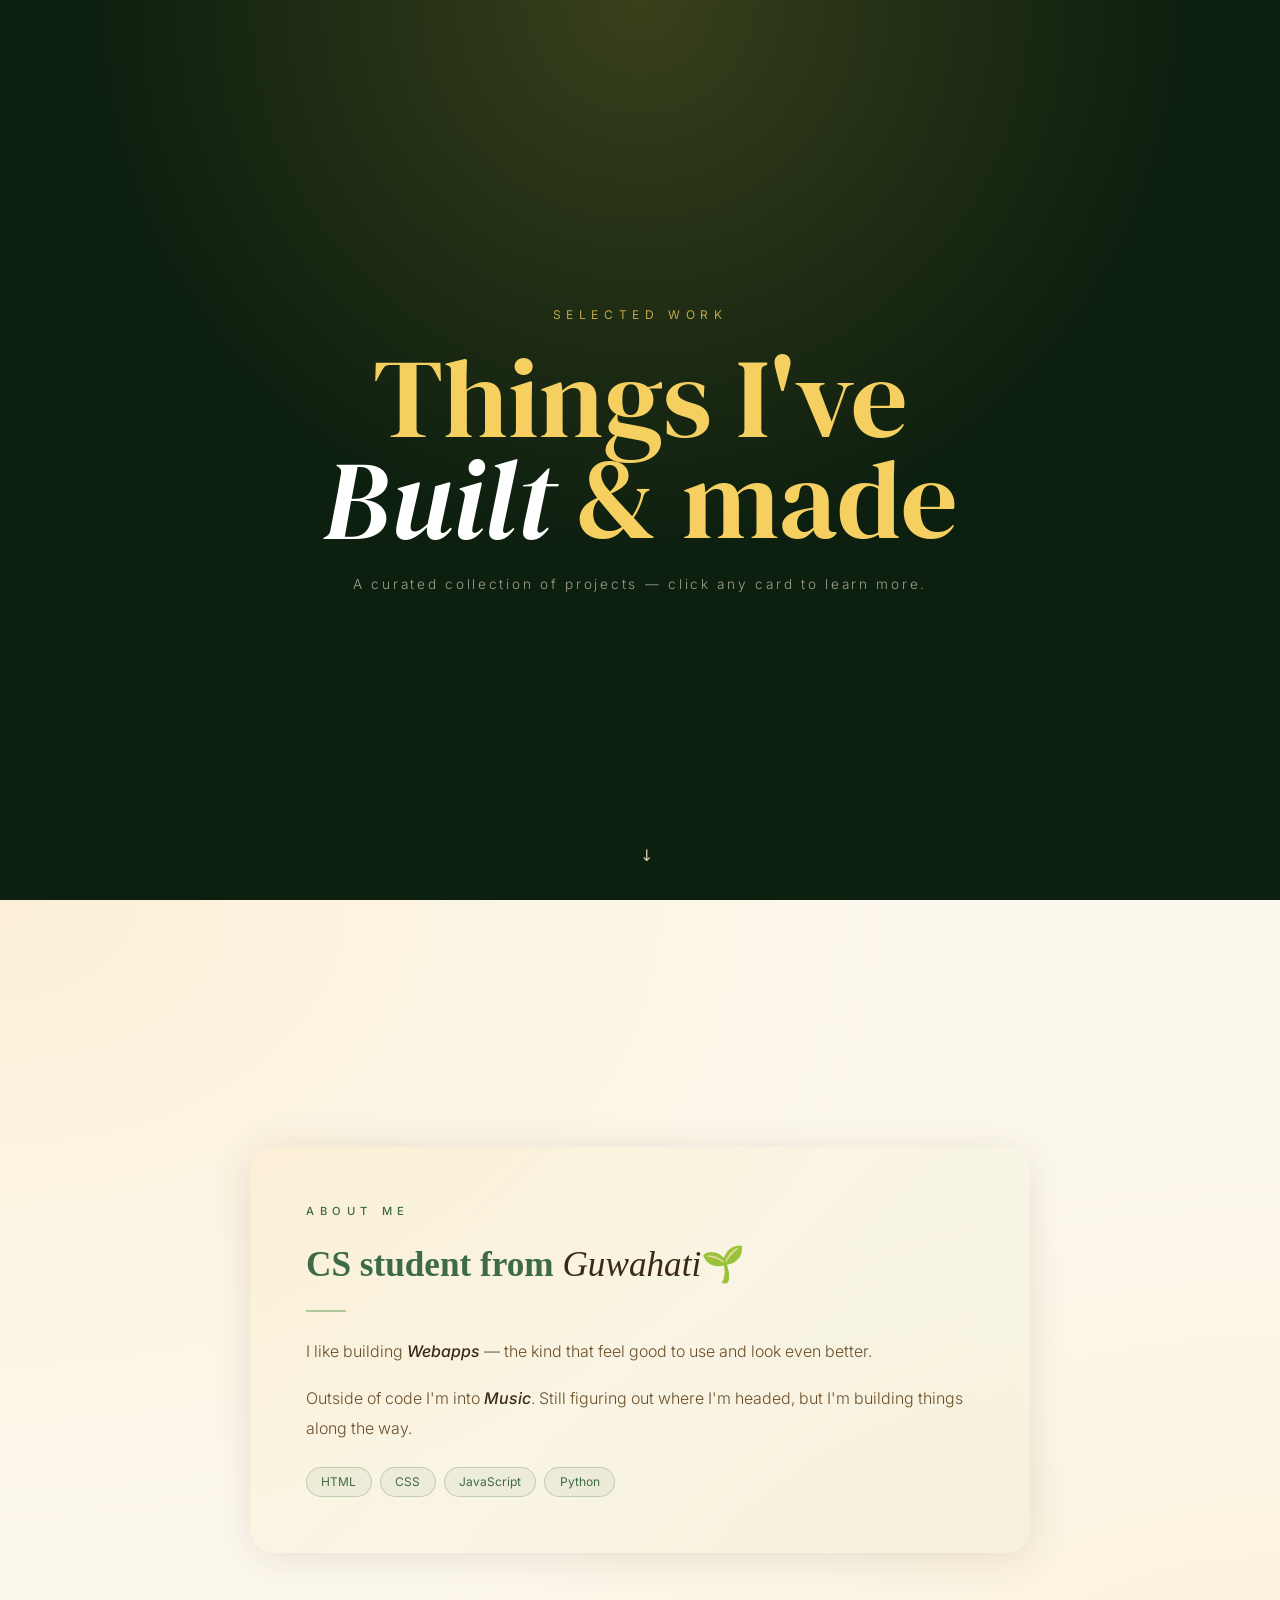
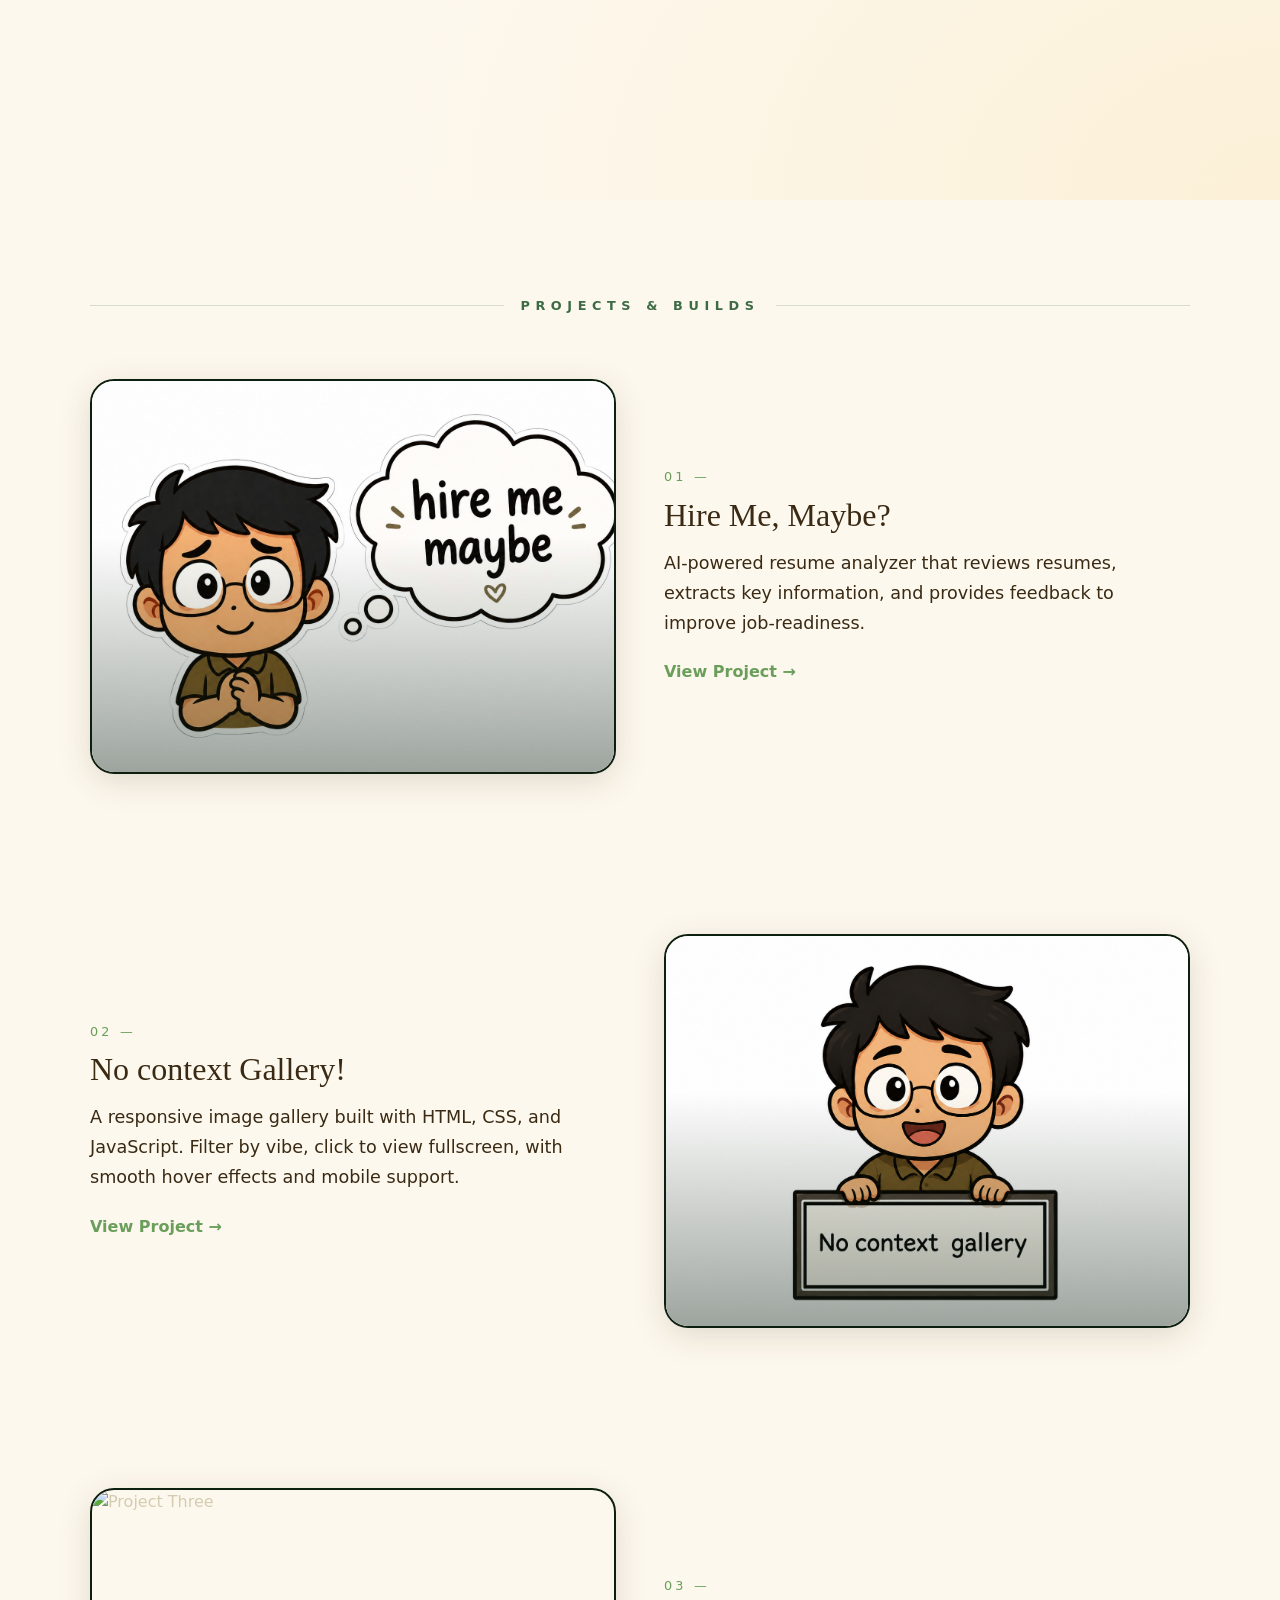
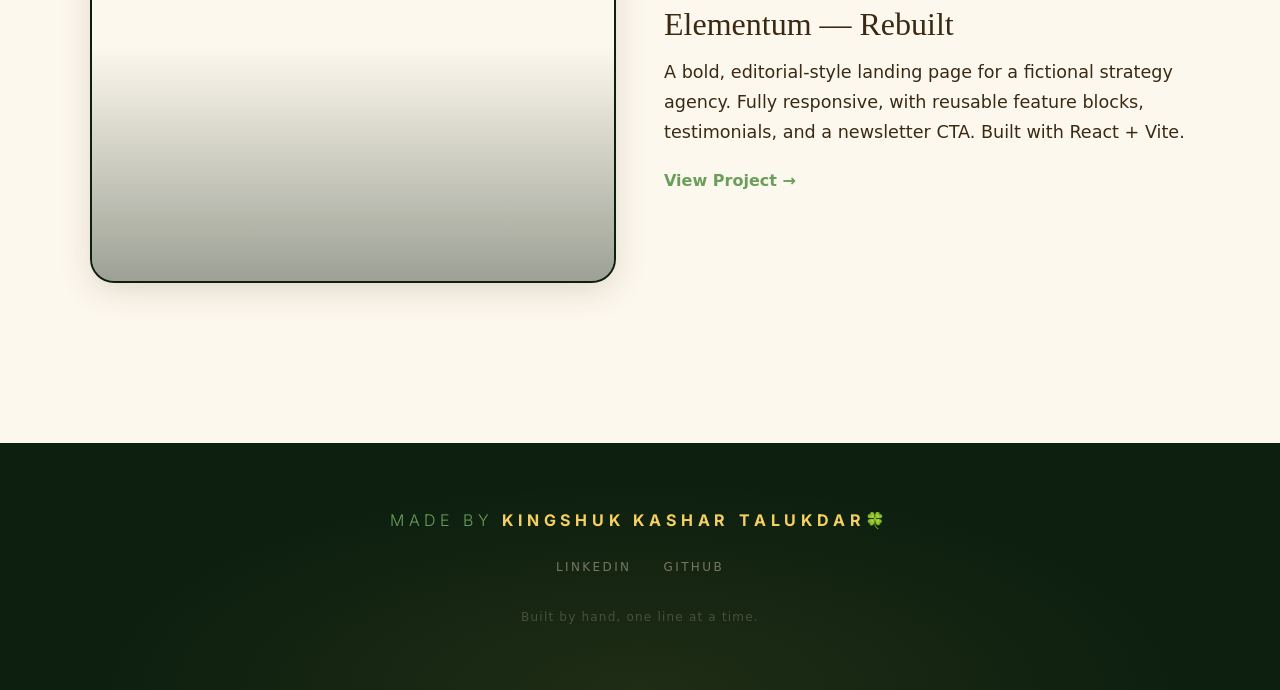
==== commit 80f32ad5: "Update index.html" ====
--- a/index.html
+++ b/index.html
@@ -90,7 +90,7 @@
                         <div class="project-info">
                             <p class="project-num">03 —</p>
                             <h3 class="project-title">Elementum — Rebuilt</h3>
-                            <p class="project-description">A bold, editorial-style landing page for a fictional strategy agency — built to practice component-driven React and pixel-perfect Figma-to-code translation. Fully responsive, with reusable feature blocks, testimonials, and a newsletter CTA. Built with React + Vite.</p>
+                            <p class="project-description">A bold, editorial-style landing page for a fictional strategy agency. Fully responsive, with reusable feature blocks, testimonials, and a newsletter CTA. Built with React + Vite.</p>
                             <a class="project-link" href="https://elementum-99ay-d5lghyfbe-onion6368-beeps-projects.vercel.app/" target="_blank">View Project →</a>
                         </div>
                     </div>
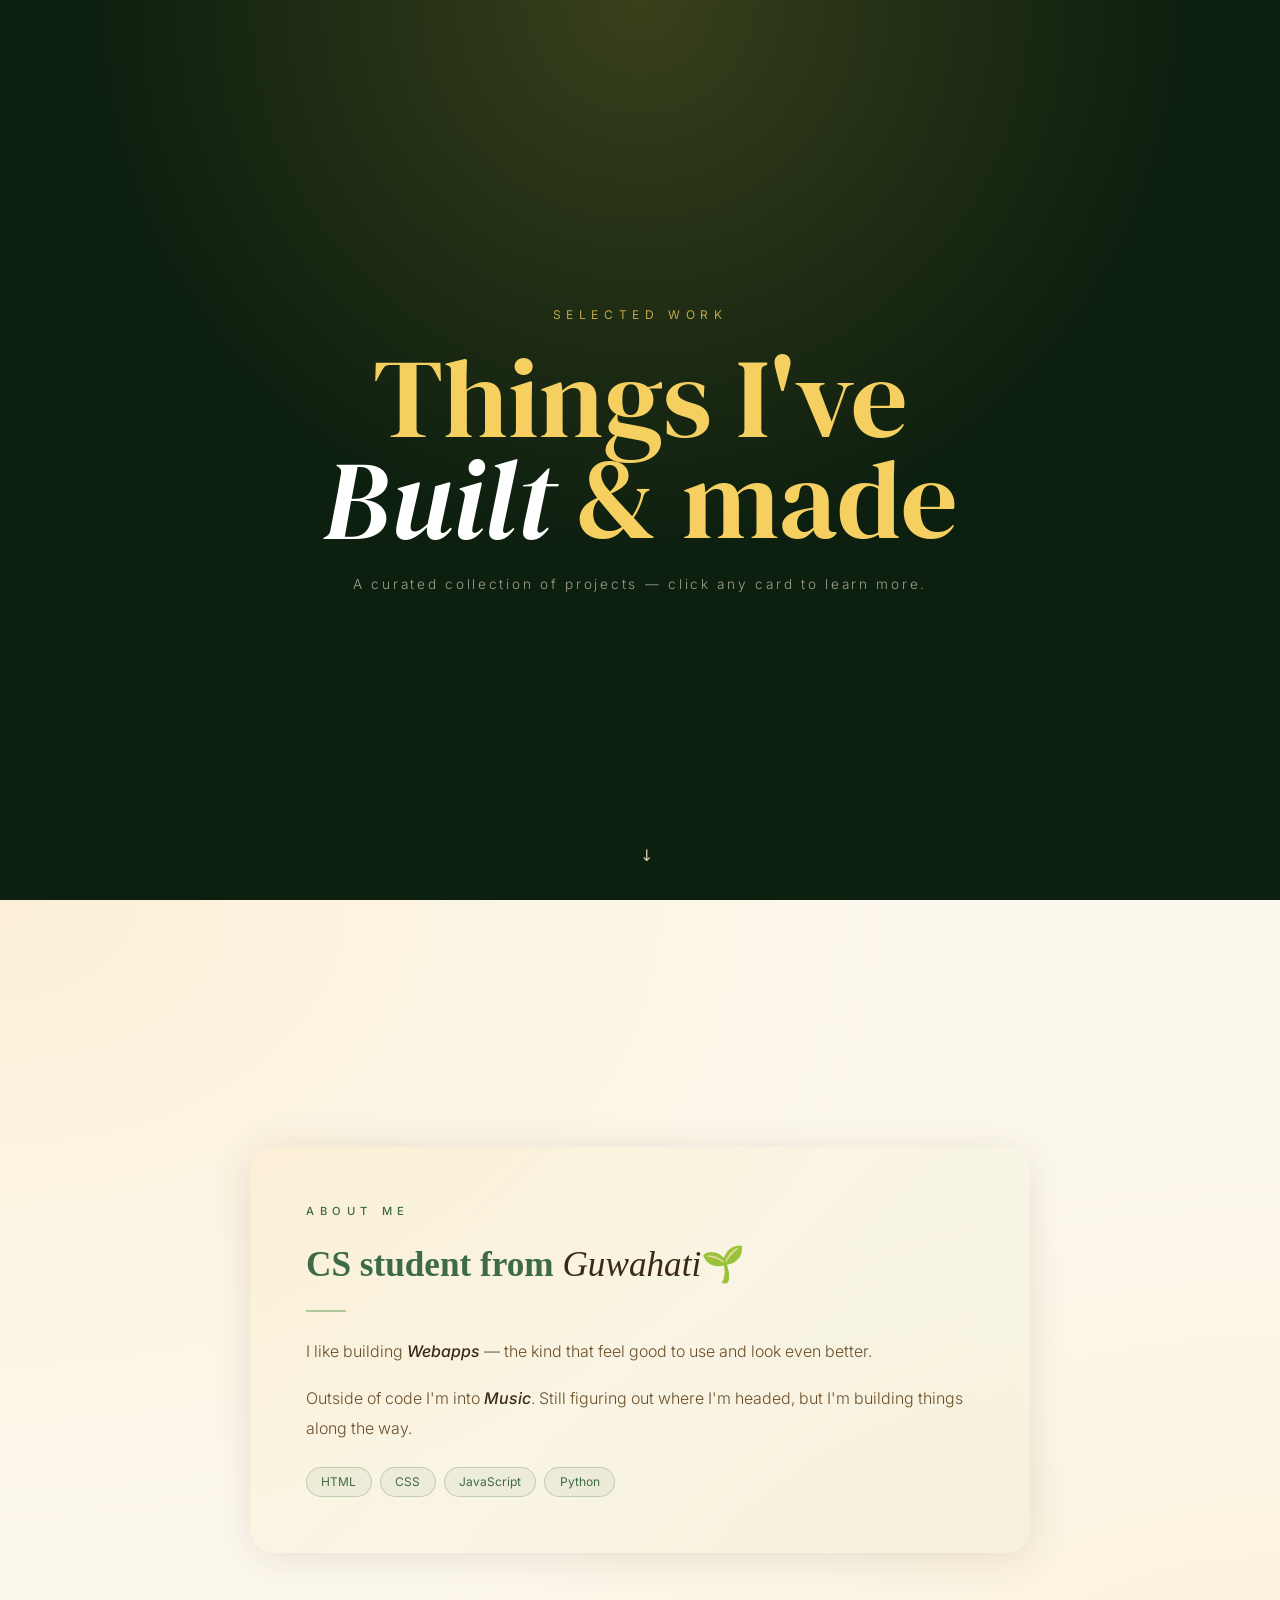
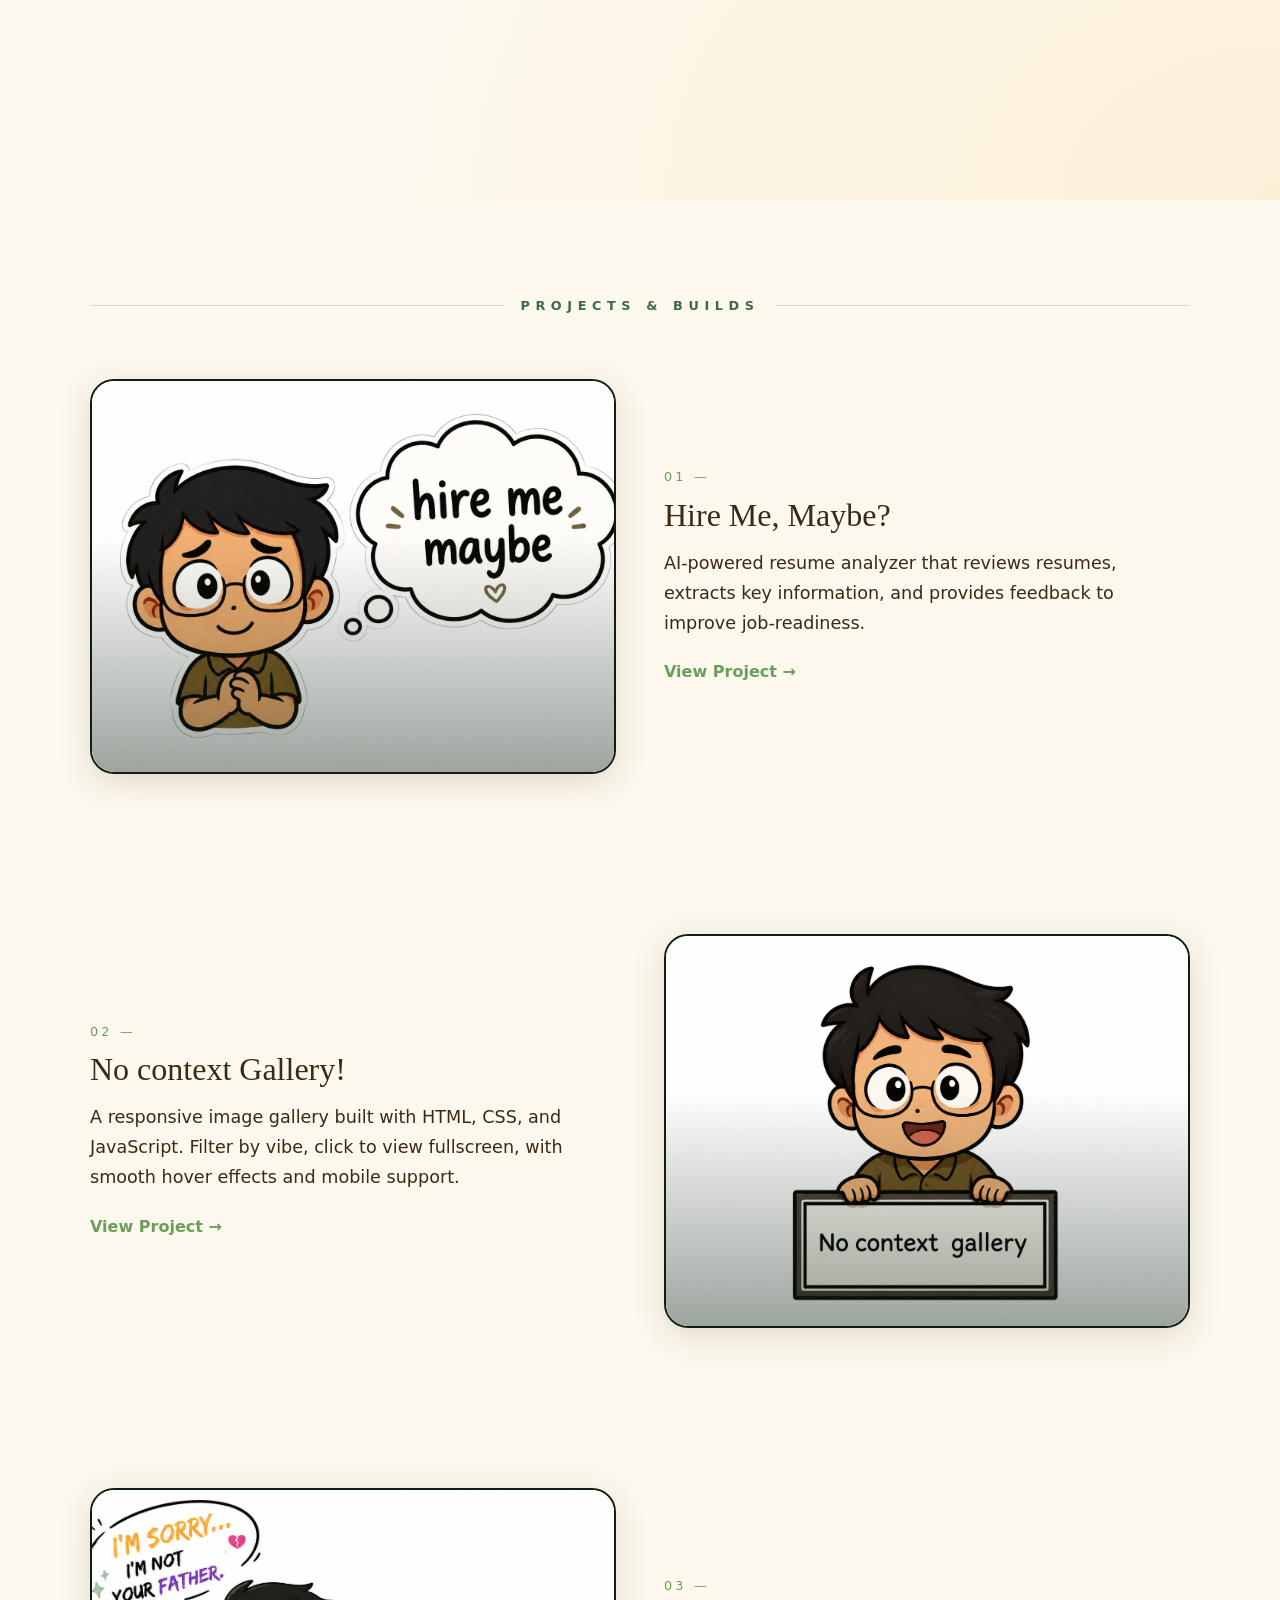
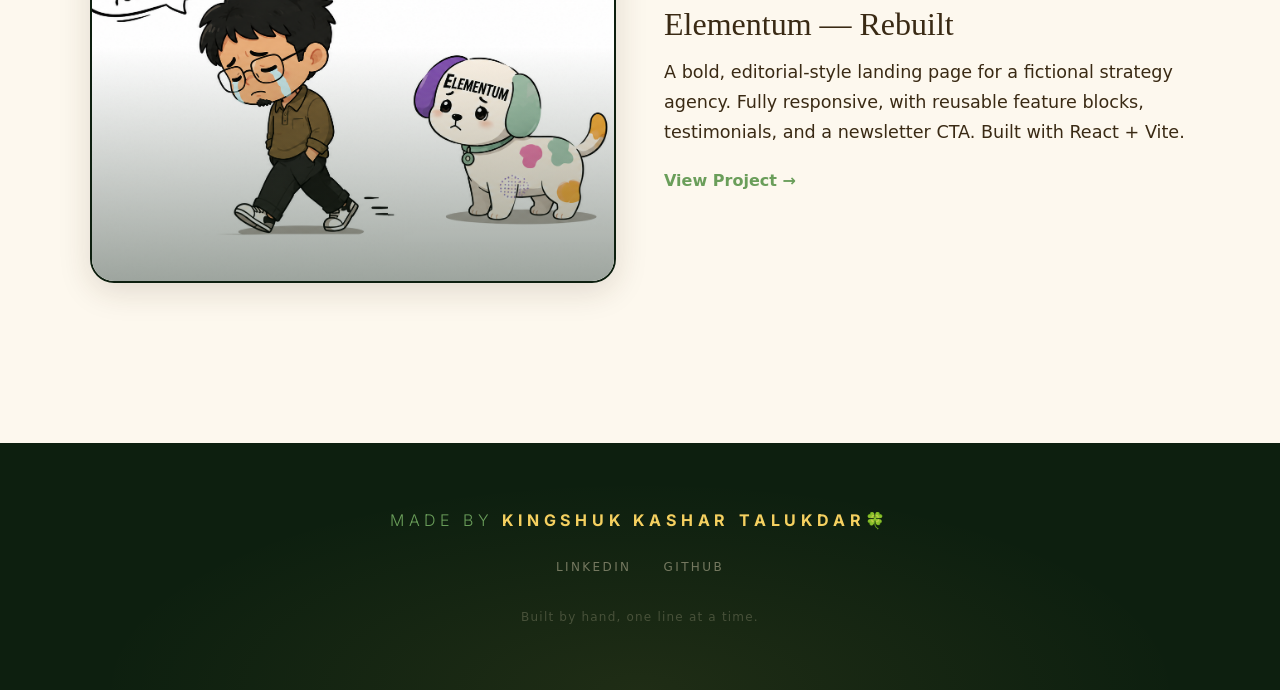
==== commit 90ae1432: "Update index.html" ====
--- a/index.html
+++ b/index.html
@@ -91,7 +91,7 @@
                             <p class="project-num">03 —</p>
                             <h3 class="project-title">Elementum — Rebuilt</h3>
                             <p class="project-description">A bold, editorial-style landing page for a fictional strategy agency. Fully responsive, with reusable feature blocks, testimonials, and a newsletter CTA. Built with React + Vite.</p>
-                            <a class="project-link" href="https://elementum-99ay-d5lghyfbe-onion6368-beeps-projects.vercel.app/" target="_blank">View Project →</a>
+                            <a class="project-link" href="https://elementum-lz9y.vercel.app/" target="_blank">View Project →</a>
                         </div>
                     </div>
                 </div>
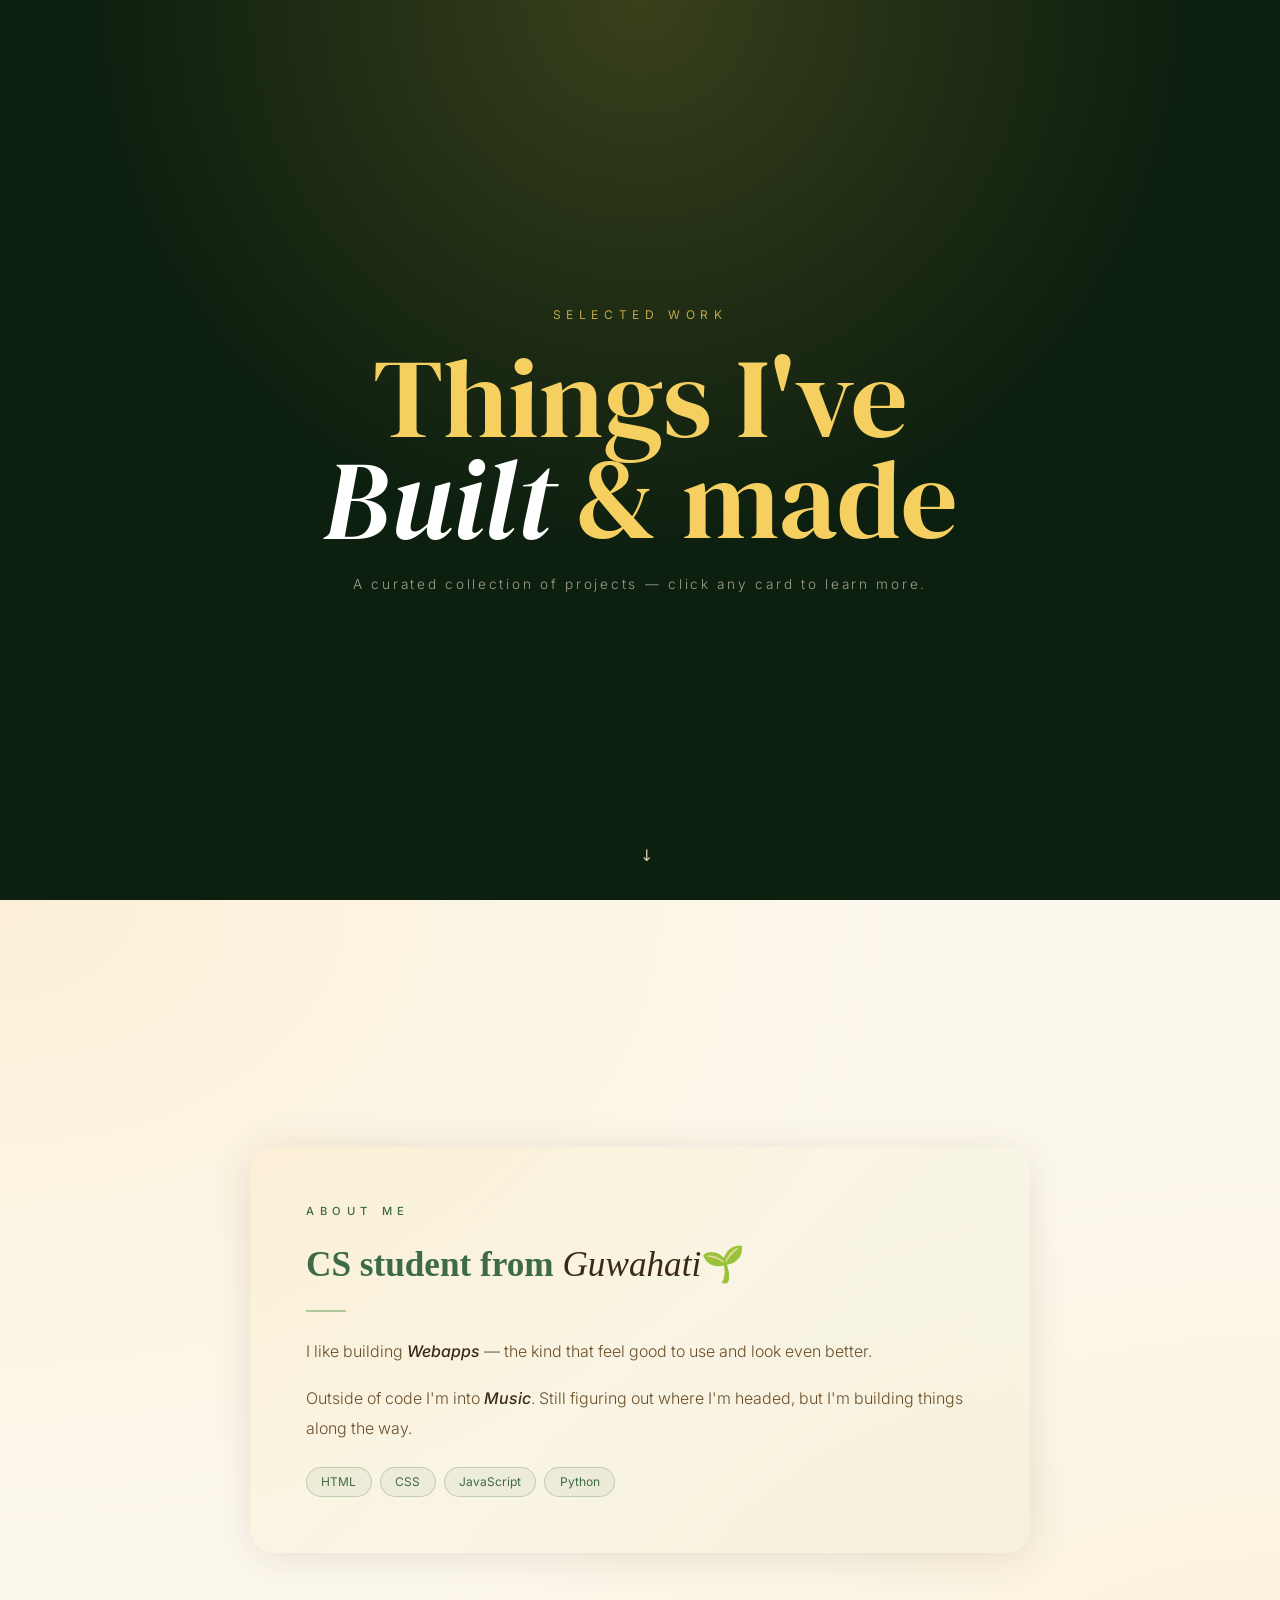
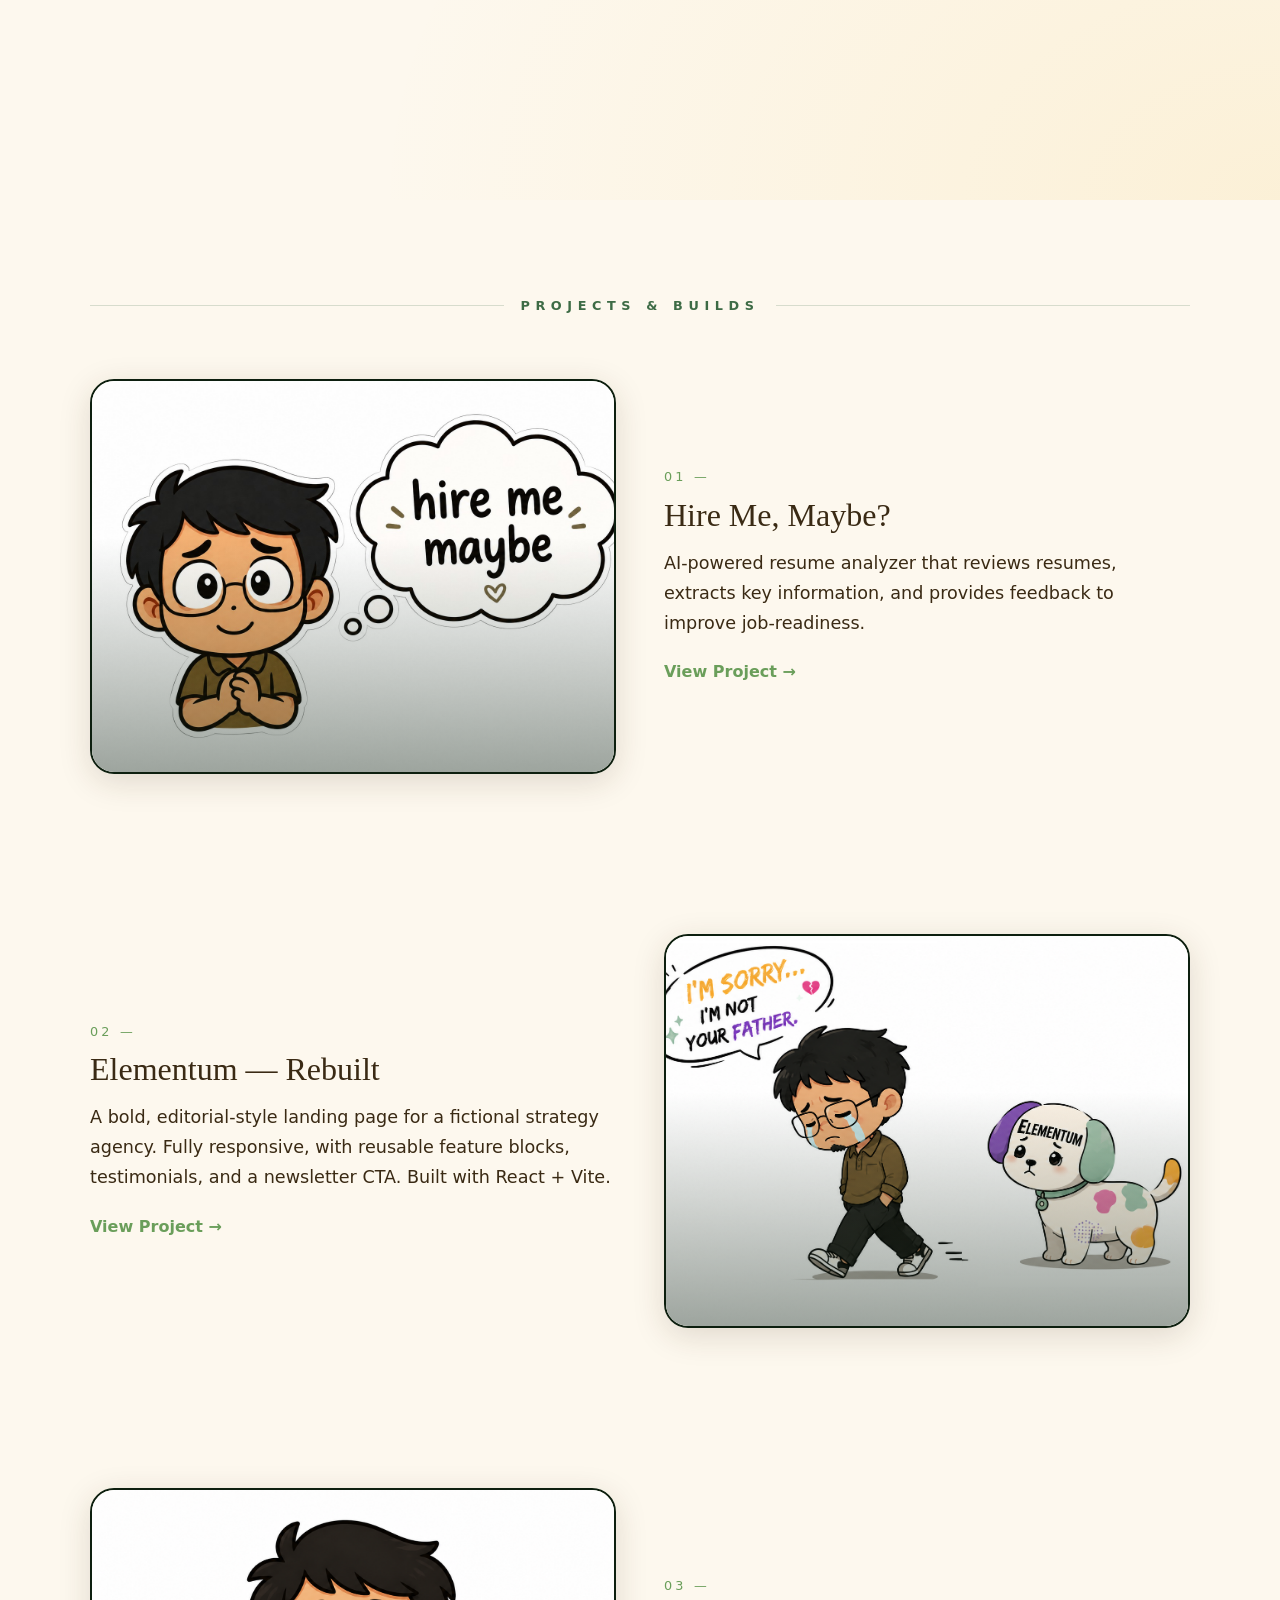
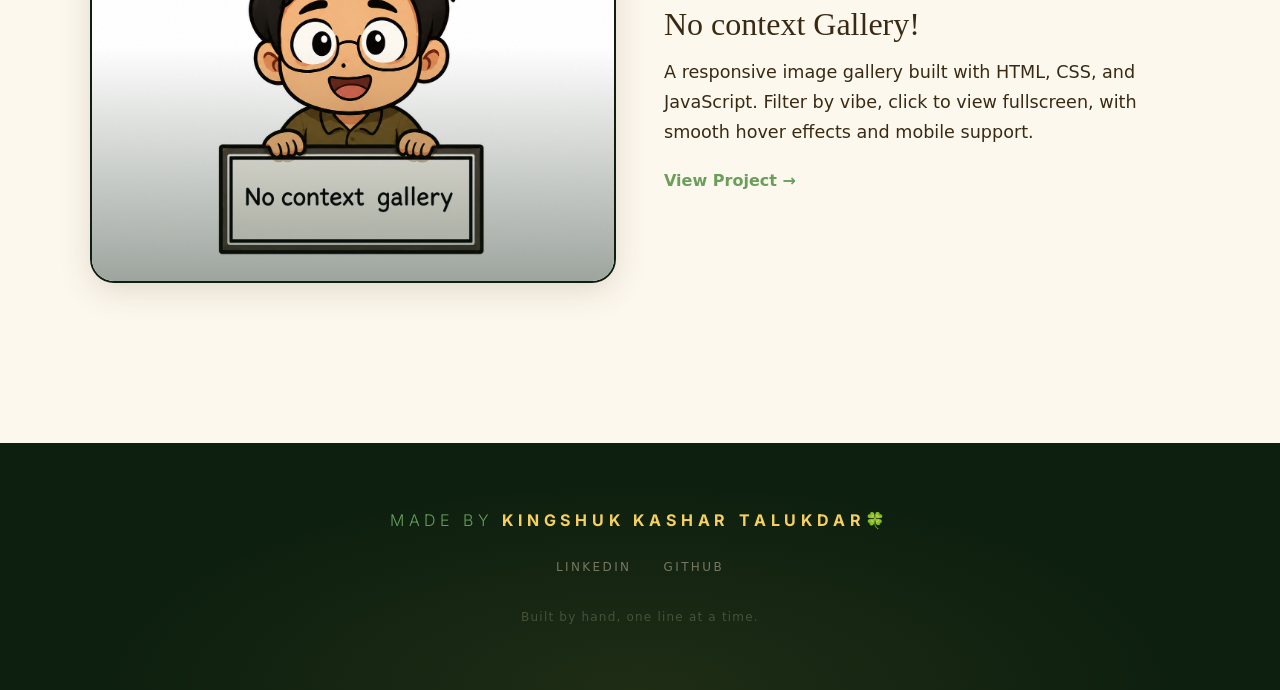
==== commit d7e7216a: "Update index.html" ====
--- a/index.html
+++ b/index.html
@@ -63,10 +63,22 @@
                             <p class="project-description">AI-powered resume analyzer that reviews resumes, extracts key information, and provides feedback to improve job-readiness.</p>
                             <a class="project-link" href="https://onion6368-beep.github.io/resume-screener/" target="_blank">View Project →</a>
                         </div>
-
+                    </div>
+                    <div class="project-card even">
+                        <div class="project-img">
+                            <img src="project3.jpg.jpg" alt="Project Three">
+                            <div class="project-img-overlay"></div>
+                        </div>
+                        
+                        <div class="project-info">
+                            <p class="project-num">02 —</p>
+                            <h3 class="project-title">Elementum — Rebuilt</h3>
+                            <p class="project-description">A bold, editorial-style landing page for a fictional strategy agency. Fully responsive, with reusable feature blocks, testimonials, and a newsletter CTA. Built with React + Vite.</p>
+                            <a class="project-link" href="https://elementum-99ay-delta.vercel.app/" target="_blank">View Project →</a>
+                        </div>
                     </div>
 
-                    <div class="project-card even">
+                    <div class="project-card ">
                         <div class="project-img">
                             <img src="project2.jpg.jpg" alt="Project Two">
                             <div class="project-img-overlay"></div>
@@ -74,24 +86,10 @@
                     
 
                         <div class="project-info">
-                            <p class="project-num">02 —</p>
+                            <p class="project-num">03 —</p>
                             <h3 class="project-title">No context Gallery!</h3>
                             <p class="project-description">A responsive image gallery built with HTML, CSS, and JavaScript. Filter by vibe, click to view fullscreen, with smooth hover effects and mobile support.</p>
                             <a class="project-link" href="https://onion6368-beep.github.io/Image-gallery/" target="_blank">View Project →</a>
-                        </div>
-                    </div>
-                    
-                    <div class="project-card">
-                        <div class="project-img">
-                            <img src="project3.jpg.jpg" alt="Project Three">
-                            <div class="project-img-overlay"></div>
-                        </div>
-                        
-                        <div class="project-info">
-                            <p class="project-num">03 —</p>
-                            <h3 class="project-title">Elementum — Rebuilt</h3>
-                            <p class="project-description">A bold, editorial-style landing page for a fictional strategy agency. Fully responsive, with reusable feature blocks, testimonials, and a newsletter CTA. Built with React + Vite.</p>
-                            <a class="project-link" href="https://elementum-lz9y.vercel.app/" target="_blank">View Project →</a>
                         </div>
                     </div>
                 </div>
